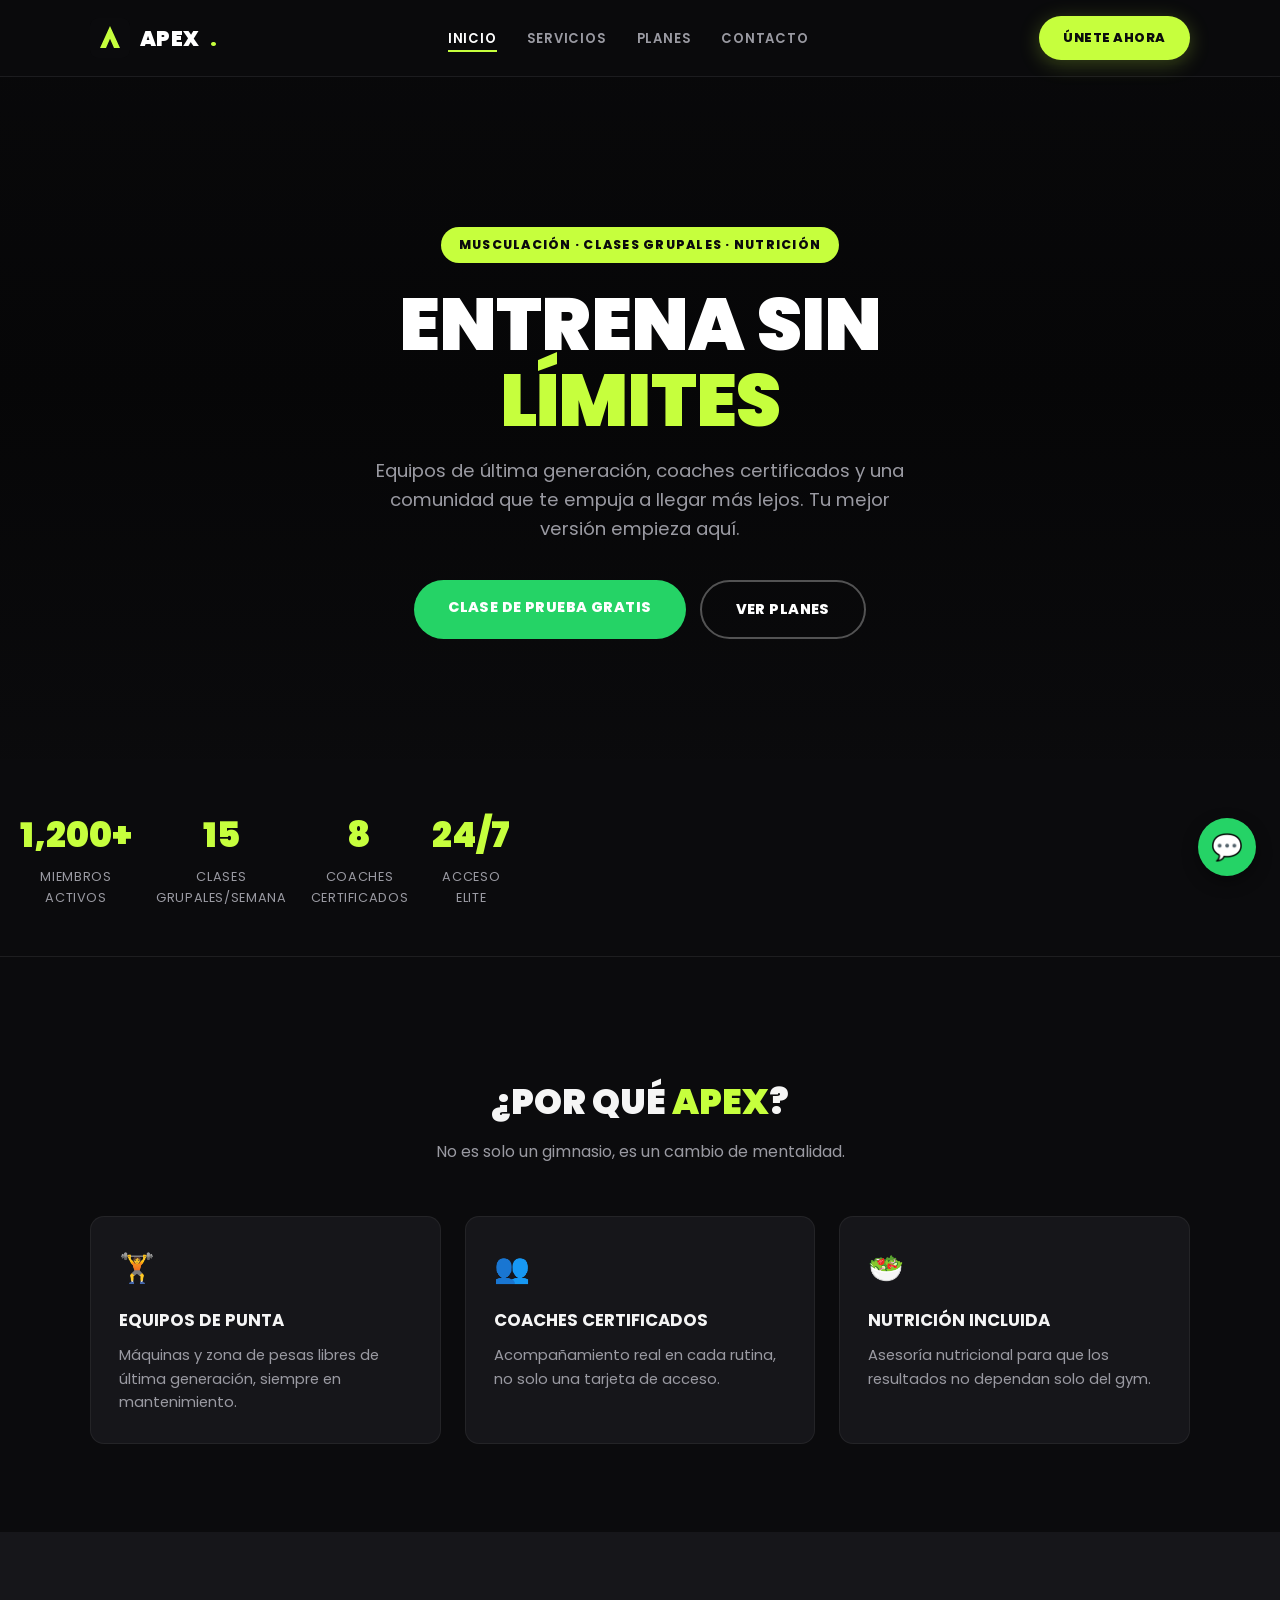
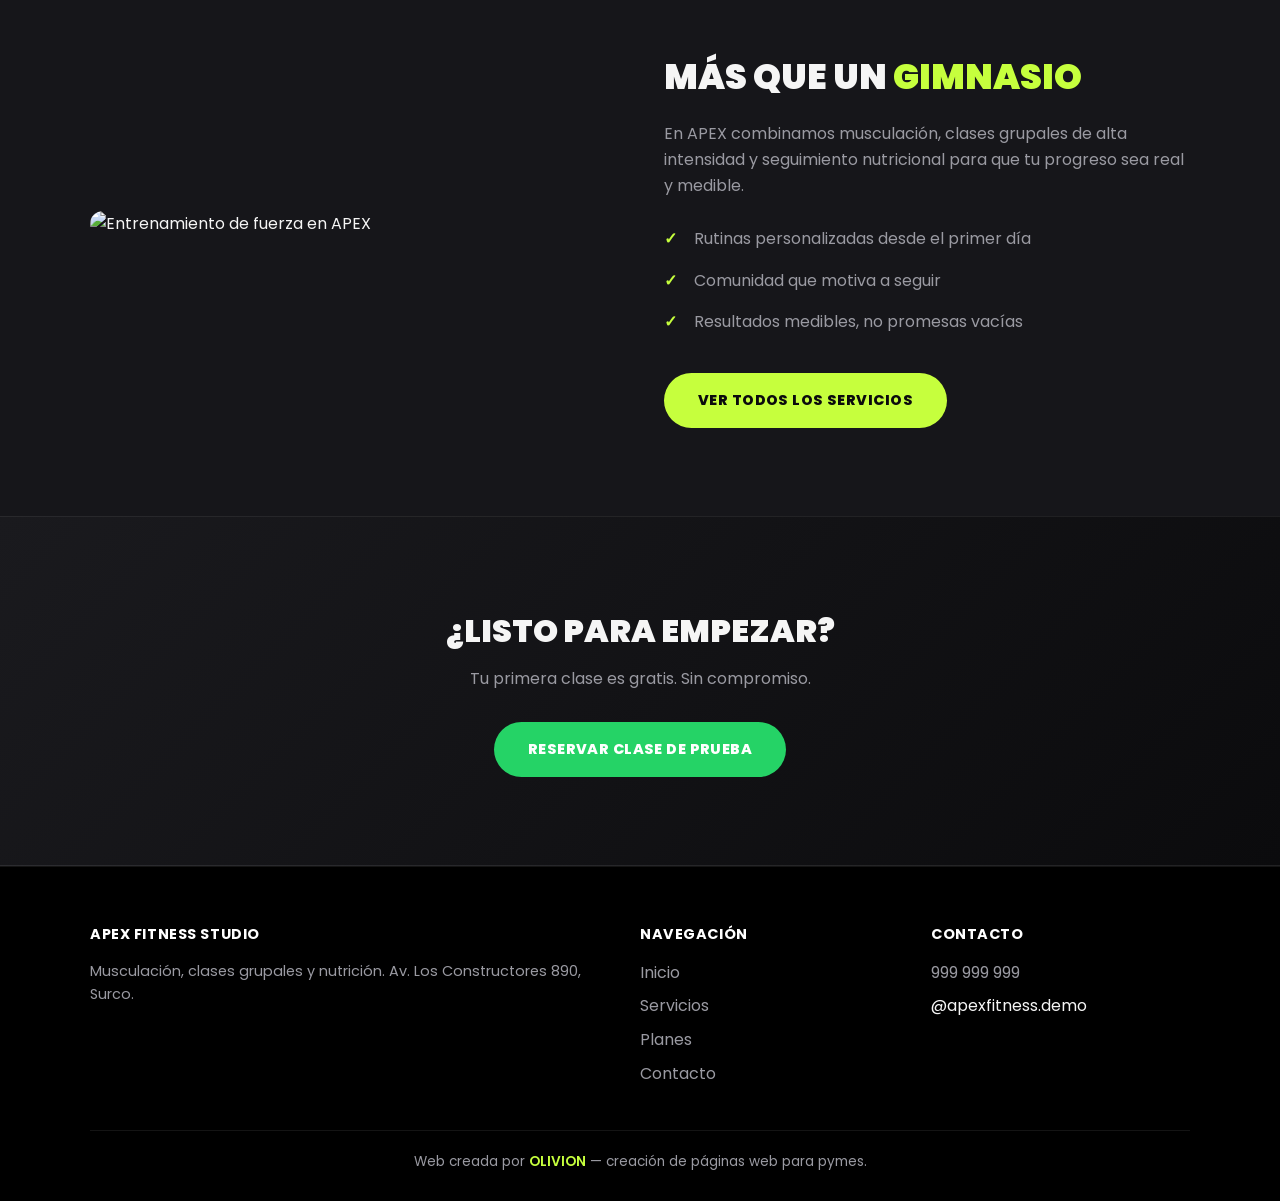
==== index.html @ 90599db2 "Demo APEX Fitness Studio: gimnasio ficticio moderno con hero, servicios, planes y contacto Co-Author" ====
<!DOCTYPE html>
<html lang="es">
<head>
<meta charset="UTF-8">
<meta name="viewport" content="width=device-width, initial-scale=1.0">
<title>APEX Fitness Studio | Entrena sin límites</title>
<meta name="description" content="APEX Fitness Studio: musculación, clases grupales, nutrición y más. Entrena con los mejores equipos y coaches certificados.">
<meta property="og:title" content="APEX Fitness Studio">
<meta property="og:description" content="Entrena sin límites. Musculación, clases grupales, nutrición y coaching personalizado.">
<meta property="og:type" content="website">
<link rel="icon" href="data:image/svg+xml,<svg xmlns=%22http://www.w3.org/2000/svg%22 viewBox=%220 0 100 100%22><text y=%22.9em%22 font-size=%2290%22>💪</text></svg>">
<link rel="stylesheet" href="css/style.css">
</head>
<body>

<header class="site-header">
  <nav class="nav">
    <a href="index.html" class="logo"><img src="img/logo-apex.svg" alt="APEX" style="height:40px;width:40px;border-radius:8px;"> APEX<span>.</span></a>
    <ul class="nav-links">
      <li><a href="index.html" aria-current="page">Inicio</a></li>
      <li><a href="servicios.html">Servicios</a></li>
      <li><a href="planes.html">Planes</a></li>
      <li><a href="contacto.html">Contacto</a></li>
    </ul>
    <a href="https://wa.me/51999999999" class="nav-cta" target="_blank" rel="noopener">Únete ahora</a>
    <button class="nav-toggle" aria-label="Abrir menú">☰</button>
  </nav>
</header>

<section class="hero">
  <div class="container">
    <span class="eyebrow">Musculación · Clases grupales · Nutrición</span>
    <h1>Entrena sin<br><span>límites</span></h1>
    <p>Equipos de última generación, coaches certificados y una comunidad que te empuja a llegar más lejos. Tu mejor versión empieza aquí.</p>
    <div class="hero-actions">
      <a href="https://wa.me/51999999999?text=Hola%2C%20quiero%20una%20clase%20de%20prueba" class="btn btn-whatsapp" target="_blank" rel="noopener">Clase de prueba gratis</a>
      <a href="planes.html" class="btn btn-outline">Ver planes</a>
    </div>
  </div>
</section>

<div class="stats">
  <div class="container" style="display:grid;grid-template-columns:repeat(4,1fr);gap:24px;">
    <div><div class="num">1,200+</div><div class="label">Miembros activos</div></div>
    <div><div class="num">15</div><div class="label">Clases grupales/semana</div></div>
    <div><div class="num">8</div><div class="label">Coaches certificados</div></div>
    <div><div class="num">24/7</div><div class="label">Acceso Elite</div></div>
  </div>
</div>

<section>
  <div class="container">
    <h2 class="section-title reveal">¿Por qué <span>APEX</span>?</h2>
    <p class="section-subtitle reveal">No es solo un gimnasio, es un cambio de mentalidad.</p>
    <div class="grid-3">
      <div class="card reveal">
        <div class="icon">🏋️</div>
        <h3>Equipos de punta</h3>
        <p>Máquinas y zona de pesas libres de última generación, siempre en mantenimiento.</p>
      </div>
      <div class="card reveal">
        <div class="icon">👥</div>
        <h3>Coaches certificados</h3>
        <p>Acompañamiento real en cada rutina, no solo una tarjeta de acceso.</p>
      </div>
      <div class="card reveal">
        <div class="icon">🥗</div>
        <h3>Nutrición incluida</h3>
        <p>Asesoría nutricional para que los resultados no dependan solo del gym.</p>
      </div>
    </div>
  </div>
</section>

<section style="background:var(--color-surface);">
  <div class="container two-col">
    <div class="reveal">
      <img src="https://upload.wikimedia.org/wikipedia/commons/thumb/7/75/Woman_lifting_dumbbells_in_a_modern_gym_during_a_workout_session_focused_on_strength_training_and_fitness.jpg/960px-Woman_lifting_dumbbells_in_a_modern_gym_during_a_workout_session_focused_on_strength_training_and_fitness.jpg" alt="Entrenamiento de fuerza en APEX">
    </div>
    <div class="reveal">
      <h2 class="section-title" style="text-align:left">Más que un <span>gimnasio</span></h2>
      <p style="color:var(--color-muted);">En APEX combinamos musculación, clases grupales de alta intensidad y seguimiento nutricional para que tu progreso sea real y medible.</p>
      <ul class="value-list">
        <li>Rutinas personalizadas desde el primer día</li>
        <li>Comunidad que motiva a seguir</li>
        <li>Resultados medibles, no promesas vacías</li>
      </ul>
      <a href="servicios.html" class="btn btn-primary" style="margin-top:10px;">Ver todos los servicios</a>
    </div>
  </div>
</section>

<section class="cta-band">
  <div class="container reveal">
    <h2>¿Listo para empezar?</h2>
    <p>Tu primera clase es gratis. Sin compromiso.</p>
    <a href="https://wa.me/51999999999?text=Hola%2C%20quiero%20mi%20clase%20de%20prueba%20gratis" class="btn btn-whatsapp" target="_blank" rel="noopener">Reservar clase de prueba</a>
  </div>
</section>

<footer class="site-footer">
  <div class="container">
    <div class="footer-grid">
      <div>
        <h4>APEX Fitness Studio</h4>
        <p>Musculación, clases grupales y nutrición. Av. Los Constructores 890, Surco.</p>
      </div>
      <div>
        <h4>Navegación</h4>
        <ul>
          <li><a href="index.html">Inicio</a></li>
          <li><a href="servicios.html">Servicios</a></li>
          <li><a href="planes.html">Planes</a></li>
          <li><a href="contacto.html">Contacto</a></li>
        </ul>
      </div>
      <div>
        <h4>Contacto</h4>
        <ul>
          <li><a href="https://wa.me/51999999999" target="_blank" rel="noopener">999 999 999</a></li>
          <li>@apexfitness.demo</li>
        </ul>
      </div>
    </div>
    <div class="footer-bottom">
      Web creada por <a href="https://wa.me/51999999999" target="_blank" rel="noopener">OLIVION</a> — creación de páginas web para pymes.
    </div>
  </div>
</footer>

<a href="https://wa.me/51999999999" class="wa-float" target="_blank" rel="noopener" aria-label="Escribir por WhatsApp">💬</a>

<script src="js/script.js"></script>
</body>
</html>
---- css/style.css ----
@import url('https://fonts.googleapis.com/css2?family=Poppins:wght@400;500;600;700;800;900&display=swap');

:root {
  --color-bg: #0B0B0D;
  --color-surface: #16161A;
  --color-accent: #C6FF3D;
  --color-accent-dark: #A3D62E;
  --color-text: #F5F5F5;
  --color-muted: #9A9AA2;
  --radius: 14px;
  --max-width: 1140px;
  --font: 'Poppins', sans-serif;
  --ease: cubic-bezier(.4,0,.2,1);
}

* { box-sizing: border-box; }
html { scroll-behavior: smooth; }

body {
  margin: 0;
  font-family: var(--font);
  color: var(--color-text);
  background: var(--color-bg);
  line-height: 1.6;
}

img { max-width: 100%; display: block; }
a { color: inherit; }

.container {
  max-width: var(--max-width);
  margin: 0 auto;
  padding: 0 20px;
}

.reveal { opacity: 0; transform: translateY(24px); transition: opacity .7s var(--ease), transform .7s var(--ease); }
.reveal.is-visible { opacity: 1; transform: translateY(0); }

/* Header */
.site-header {
  position: sticky;
  top: 0;
  z-index: 100;
  background: rgba(11,11,13,.9);
  backdrop-filter: blur(8px);
  border-bottom: 1px solid rgba(255,255,255,.08);
  transition: box-shadow .3s var(--ease);
}
.site-header.scrolled { box-shadow: 0 4px 24px rgba(0,0,0,.5); }

.nav {
  display: flex;
  align-items: center;
  gap: 20px;
  padding: 16px 20px;
  max-width: var(--max-width);
  margin: 0 auto;
}

.logo {
  display: flex;
  align-items: center;
  gap: 10px;
  font-size: 1.3rem;
  font-weight: 900;
  letter-spacing: .02em;
  color: #fff;
  text-decoration: none;
  flex-shrink: 0;
  text-transform: uppercase;
}
.logo span { color: var(--color-accent); }

.nav-links {
  display: flex;
  gap: 30px;
  list-style: none;
  margin: 0 auto;
  padding: 0;
  flex: 1;
  justify-content: center;
}

.nav-links a {
  text-decoration: none;
  font-weight: 600;
  font-size: .82rem;
  letter-spacing: .06em;
  text-transform: uppercase;
  color: var(--color-muted);
  position: relative;
  padding-bottom: 4px;
  transition: color .2s var(--ease);
}
.nav-links a::after {
  content: '';
  position: absolute;
  left: 0; bottom: 0;
  width: 0;
  height: 2px;
  background: var(--color-accent);
  transition: width .25s var(--ease);
}
.nav-links a:hover { color: #fff; }
.nav-links a:hover::after,
.nav-links a[aria-current="page"]::after { width: 100%; }
.nav-links a[aria-current="page"] { color: #fff; }

.nav-cta {
  background: var(--color-accent);
  color: #0B0B0D !important;
  padding: 12px 24px;
  border-radius: 30px;
  font-weight: 800;
  font-size: .8rem;
  letter-spacing: .04em;
  text-transform: uppercase;
  text-decoration: none;
  white-space: nowrap;
  transition: background .2s var(--ease), transform .2s var(--ease), box-shadow .2s var(--ease);
  box-shadow: 0 4px 20px rgba(198,255,61,.25);
}
.nav-cta:hover { background: #fff; transform: translateY(-2px); }

.nav-toggle {
  display: none;
  background: none;
  border: none;
  font-size: 1.6rem;
  color: #fff;
  cursor: pointer;
}

@media (max-width: 780px) {
  .nav-links {
    display: none;
    position: absolute;
    top: 100%;
    left: 0;
    right: 0;
    background: var(--color-bg);
    flex-direction: column;
    padding: 20px;
    gap: 18px;
    border-bottom: 1px solid rgba(255,255,255,.08);
  }
  .nav-links.open { display: flex; }
  .nav-toggle { display: block; }
}

/* Hero */
.hero {
  position: relative;
  color: #fff;
  padding: 150px 20px 120px;
  text-align: center;
  overflow: hidden;
  background: #000 url('https://upload.wikimedia.org/wikipedia/commons/thumb/1/14/Several_athletes_and_coaches_gather_in_a_gym_for_a_weightlifting_competition.jpg/1280px-Several_athletes_and_coaches_gather_in_a_gym_for_a_weightlifting_competition.jpg') center 30%/cover no-repeat;
}
.hero::before {
  content: '';
  position: absolute;
  inset: 0;
  background: linear-gradient(180deg, rgba(11,11,13,.75) 0%, rgba(11,11,13,.55) 45%, rgba(11,11,13,.95) 100%);
}
.hero .container { position: relative; z-index: 1; }

.hero .eyebrow {
  display: inline-block;
  background: var(--color-accent);
  color: #0B0B0D;
  font-weight: 800;
  font-size: .78rem;
  letter-spacing: .1em;
  text-transform: uppercase;
  padding: 8px 18px;
  border-radius: 30px;
  margin-bottom: 24px;
  animation: dropIn .6s var(--ease) both;
}

.hero h1 {
  font-weight: 900;
  font-size: clamp(2.6rem, 7vw, 4.6rem);
  line-height: 1.02;
  letter-spacing: -.01em;
  margin: 0 0 18px;
  text-transform: uppercase;
  animation: dropIn .7s .1s var(--ease) both;
}
.hero h1 span { color: var(--color-accent); }

.hero p {
  font-size: 1.15rem;
  max-width: 560px;
  margin: 0 auto 36px;
  color: var(--color-muted);
  animation: dropIn .7s .2s var(--ease) both;
}

.hero-actions { display: flex; gap: 14px; justify-content: center; flex-wrap: wrap; animation: dropIn .7s .3s var(--ease) both; }

@keyframes dropIn {
  from { opacity: 0; transform: translateY(18px); }
  to { opacity: 1; transform: translateY(0); }
}

.btn {
  display: inline-block;
  padding: 16px 34px;
  border-radius: 30px;
  font-weight: 800;
  font-size: .9rem;
  letter-spacing: .03em;
  text-transform: uppercase;
  text-decoration: none;
  transition: transform .2s var(--ease), background .2s var(--ease), box-shadow .2s var(--ease);
}
.btn:hover { transform: translateY(-3px); }

.btn-primary { background: var(--color-accent); color: #0B0B0D; }
.btn-primary:hover { background: #fff; box-shadow: 0 10px 24px rgba(198,255,61,.3); }

.btn-outline { border: 2px solid rgba(255,255,255,.3); color: #fff; }
.btn-outline:hover { border-color: #fff; background: rgba(255,255,255,.08); }

.btn-whatsapp { background: #25D366; color: #fff; }
.btn-whatsapp:hover { box-shadow: 0 10px 24px rgba(37,211,102,.35); }

/* Stats */
.stats {
  display: grid;
  grid-template-columns: repeat(4, 1fr);
  gap: 24px;
  text-align: center;
  padding: 48px 0;
  border-bottom: 1px solid rgba(255,255,255,.08);
}
@media (max-width: 780px) { .stats { grid-template-columns: repeat(2, 1fr); } }
.stats .num { font-size: 2.2rem; font-weight: 900; color: var(--color-accent); }
.stats .label { font-size: .8rem; color: var(--color-muted); text-transform: uppercase; letter-spacing: .05em; margin-top: 4px; }

/* Sections */
section { padding: 88px 0; }

.section-title {
  text-align: center;
  font-weight: 900;
  font-size: 2.2rem;
  text-transform: uppercase;
  margin-bottom: 8px;
}
.section-title span { color: var(--color-accent); }

.section-subtitle {
  text-align: center;
  color: var(--color-muted);
  max-width: 560px;
  margin: 0 auto 52px;
}

.grid-3 { display: grid; grid-template-columns: repeat(3, 1fr); gap: 24px; }
.grid-4 { display: grid; grid-template-columns: repeat(4, 1fr); gap: 20px; }
@media (max-width: 780px) { .grid-3, .grid-4 { grid-template-columns: 1fr; } }

.card {
  background: var(--color-surface);
  border-radius: var(--radius);
  padding: 28px;
  border: 1px solid rgba(255,255,255,.06);
  transition: transform .3s var(--ease), border-color .3s var(--ease);
}
.card:hover { transform: translateY(-6px); border-color: var(--color-accent); }
.card .icon { font-size: 1.8rem; margin-bottom: 16px; }
.card h3 { margin: 0 0 10px; font-weight: 700; text-transform: uppercase; font-size: 1.05rem; }
.card p { color: var(--color-muted); font-size: .92rem; margin: 0; }

.service-card {
  background: var(--color-surface);
  border-radius: var(--radius);
  overflow: hidden;
  border: 1px solid rgba(255,255,255,.06);
  transition: transform .3s var(--ease), border-color .3s var(--ease);
}
.service-card:hover { transform: translateY(-6px); border-color: var(--color-accent); }
.service-card img { height: 220px; object-fit: cover; width: 100%; transition: transform .4s var(--ease); }
.service-card:hover img { transform: scale(1.06); }
.service-card .body { padding: 22px; }
.service-card h3 { margin: 0 0 8px; font-weight: 800; text-transform: uppercase; }
.service-card p { color: var(--color-muted); font-size: .9rem; margin: 0; }

/* Pricing */
.price-card {
  background: var(--color-surface);
  border-radius: var(--radius);
  padding: 36px 28px;
  text-align: center;
  border: 1px solid rgba(255,255,255,.08);
  transition: transform .3s var(--ease), border-color .3s var(--ease);
  position: relative;
}
.price-card:hover { transform: translateY(-6px); }
.price-card.featured { border-color: var(--color-accent); background: linear-gradient(180deg, rgba(198,255,61,.08), var(--color-surface)); }
.price-card .badge {
  position: absolute; top: -14px; left: 50%; transform: translateX(-50%);
  background: var(--color-accent); color: #0B0B0D; font-size: .7rem; font-weight: 800;
  padding: 6px 16px; border-radius: 20px; text-transform: uppercase; letter-spacing: .05em;
}
.price-card h3 { text-transform: uppercase; font-weight: 800; margin: 0 0 16px; font-size: 1.1rem; }
.price-card .amount { font-size: 2.6rem; font-weight: 900; color: var(--color-accent); }
.price-card .amount span { font-size: 1rem; color: var(--color-muted); font-weight: 500; }
.price-card ul { list-style: none; padding: 0; margin: 24px 0; text-align: left; }
.price-card li { padding: 8px 0; color: var(--color-muted); font-size: .9rem; border-bottom: 1px solid rgba(255,255,255,.06); }
.price-card li::before { content: '✓ '; color: var(--color-accent); font-weight: 700; }

.cta-band {
  background: linear-gradient(135deg, #1A1A1E, #0B0B0D);
  text-align: center;
  border-top: 1px solid rgba(255,255,255,.08);
  border-bottom: 1px solid rgba(255,255,255,.08);
}
.cta-band h2 { font-weight: 900; font-size: 2rem; text-transform: uppercase; margin: 0 0 10px; }
.cta-band p { color: var(--color-muted); margin: 0 0 30px; }

.page-hero {
  background: linear-gradient(135deg, #1A1A1E, #0B0B0D);
  padding: 80px 20px;
  text-align: center;
  border-bottom: 1px solid rgba(255,255,255,.08);
}
.page-hero h1 { font-weight: 900; text-transform: uppercase; margin: 0 0 10px; font-size: 2.4rem; }
.page-hero p { color: var(--color-muted); margin: 0; }

/* Footer */
.site-footer { background: #000; padding: 56px 0 28px; border-top: 1px solid rgba(255,255,255,.08); }
.footer-grid { display: grid; grid-template-columns: 2fr 1fr 1fr; gap: 32px; margin-bottom: 36px; }
@media (max-width: 780px) { .footer-grid { grid-template-columns: 1fr; } }
.site-footer h4 { color: #fff; margin: 0 0 14px; font-weight: 700; text-transform: uppercase; font-size: .9rem; letter-spacing: .04em; }
.site-footer ul { list-style: none; padding: 0; margin: 0; }
.site-footer li { margin-bottom: 8px; }
.site-footer a { color: var(--color-muted); text-decoration: none; transition: color .2s var(--ease); }
.site-footer a:hover { color: var(--color-accent); }
.site-footer p { color: var(--color-muted); font-size: .9rem; }
.footer-bottom { border-top: 1px solid rgba(255,255,255,.08); padding-top: 20px; text-align: center; font-size: .85rem; color: var(--color-muted); }
.footer-bottom a { color: var(--color-accent); text-decoration: none; font-weight: 600; }

.wa-float {
  position: fixed; bottom: 24px; right: 24px;
  background: #25D366; color: #fff;
  width: 58px; height: 58px; border-radius: 50%;
  display: flex; align-items: center; justify-content: center;
  font-size: 1.6rem; text-decoration: none;
  box-shadow: 0 6px 16px rgba(0,0,0,.4); z-index: 200;
  transition: transform .25s var(--ease);
  animation: pulse 2.4s ease-in-out infinite;
}
.wa-float:hover { transform: scale(1.08); }
@keyframes pulse {
  0%, 100% { box-shadow: 0 6px 16px rgba(37,211,102,.35); }
  50% { box-shadow: 0 6px 22px rgba(37,211,102,.65); }
}

.two-col { display: grid; grid-template-columns: 1fr 1fr; gap: 48px; align-items: center; }
@media (max-width: 780px) { .two-col { grid-template-columns: 1fr; } }
.two-col img { border-radius: var(--radius); }
.value-list { list-style: none; padding: 0; margin: 20px 0; }
.value-list li { padding: 8px 0 8px 30px; position: relative; color: var(--color-muted); }
.value-list li::before { content: "✓"; position: absolute; left: 0; color: var(--color-accent); font-weight: bold; }

.contact-grid { display: grid; grid-template-columns: 1fr 1fr; gap: 48px; }
@media (max-width: 780px) { .contact-grid { grid-template-columns: 1fr; } }
.form-group { margin-bottom: 18px; }
.form-group label { display: block; margin-bottom: 6px; font-weight: 600; font-size: .9rem; }
.form-group input, .form-group textarea {
  width: 100%; padding: 12px 14px; border-radius: 8px;
  background: var(--color-surface); border: 1px solid rgba(255,255,255,.12);
  color: #fff; font-family: inherit; font-size: 1rem;
  transition: border-color .2s var(--ease);
}
.form-group input:focus, .form-group textarea:focus { outline: none; border-color: var(--color-accent); }
.form-group textarea { resize: vertical; min-height: 120px; }
.form-note { font-size: .82rem; color: var(--color-muted); margin-top: 10px; }
.contact-info-item { display: flex; gap: 14px; margin-bottom: 22px; }
.contact-info-item .icon {
  width: 44px; height: 44px; flex-shrink: 0; border-radius: 50%;
  background: rgba(198,255,61,.1); color: var(--color-accent);
  display: flex; align-items: center; justify-content: center; font-size: 1.2rem;
}
.contact-info-item h4 { margin: 0 0 4px; text-transform: uppercase; font-size: .85rem; letter-spacing: .04em; }
.contact-info-item p, .contact-info-item a { margin: 0; color: var(--color-muted); text-decoration: none; }
.map-embed { border-radius: var(--radius); overflow: hidden; border: 0; width: 100%; height: 260px; margin-top: 24px; filter: grayscale(1) invert(.92) contrast(.9); }
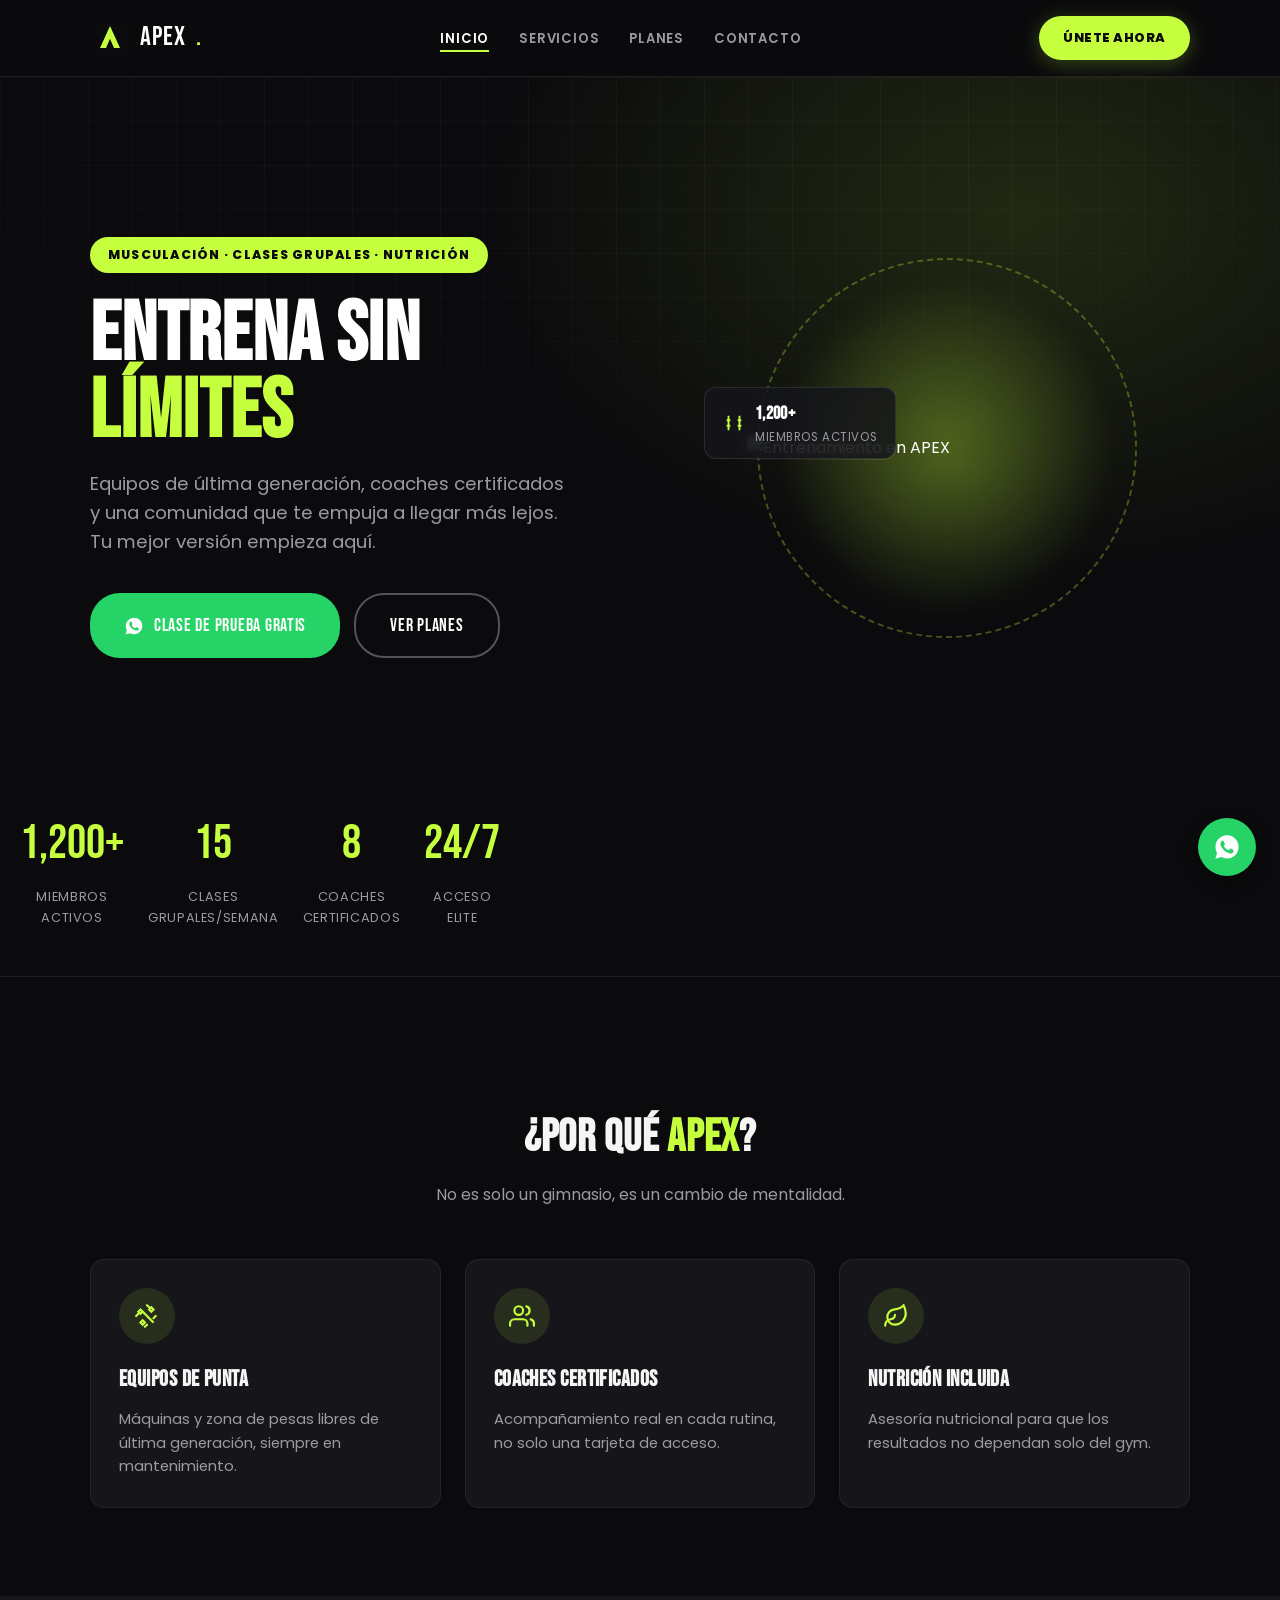
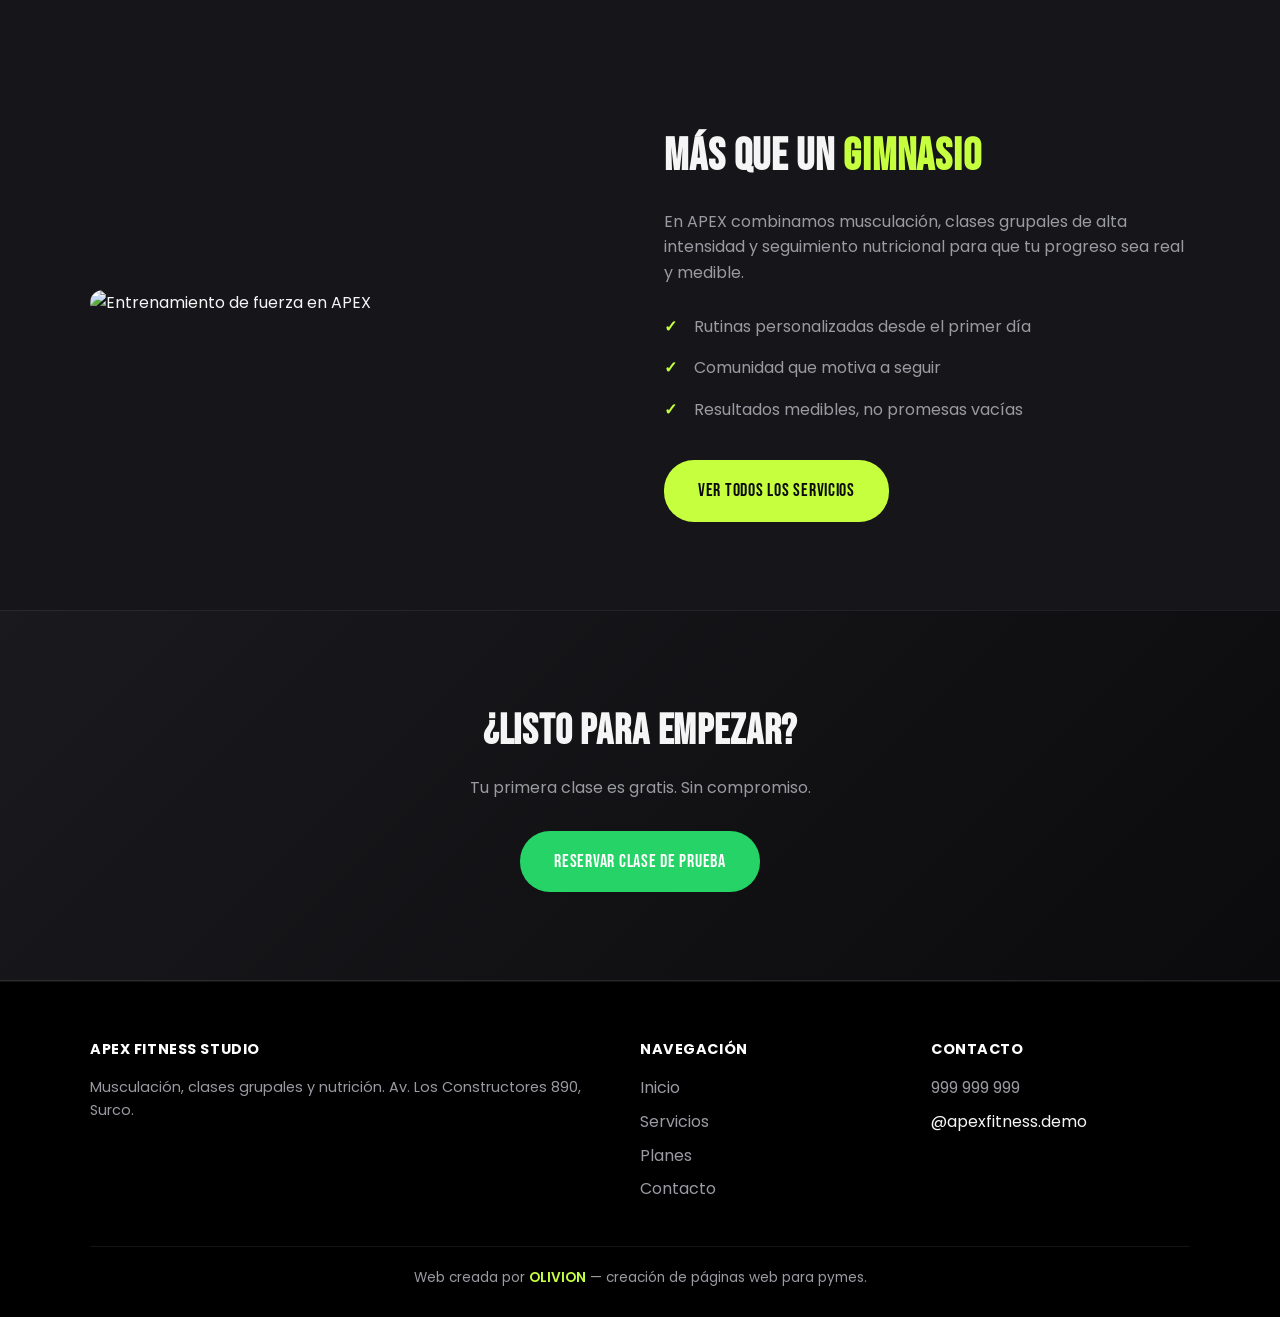
==== commit 7ce80017: "Rediseno APEX: tipografia Bebas Neue, iconos SVG (sin emojis), hero en capas con movimiento, WhatsAp" ====
--- a/index.html
+++ b/index.html
@@ -8,7 +8,7 @@
 <meta property="og:title" content="APEX Fitness Studio">
 <meta property="og:description" content="Entrena sin límites. Musculación, clases grupales, nutrición y coaching personalizado.">
 <meta property="og:type" content="website">
-<link rel="icon" href="data:image/svg+xml,<svg xmlns=%22http://www.w3.org/2000/svg%22 viewBox=%220 0 100 100%22><text y=%22.9em%22 font-size=%2290%22>💪</text></svg>">
+<link rel="icon" href="img/logo-apex.svg">
 <link rel="stylesheet" href="css/style.css">
 </head>
 <body>
@@ -29,12 +29,29 @@
 
 <section class="hero">
   <div class="container">
-    <span class="eyebrow">Musculación · Clases grupales · Nutrición</span>
-    <h1>Entrena sin<br><span>límites</span></h1>
-    <p>Equipos de última generación, coaches certificados y una comunidad que te empuja a llegar más lejos. Tu mejor versión empieza aquí.</p>
-    <div class="hero-actions">
-      <a href="https://wa.me/51999999999?text=Hola%2C%20quiero%20una%20clase%20de%20prueba" class="btn btn-whatsapp" target="_blank" rel="noopener">Clase de prueba gratis</a>
-      <a href="planes.html" class="btn btn-outline">Ver planes</a>
+    <div>
+      <span class="eyebrow">Musculación · Clases grupales · Nutrición</span>
+      <h1>Entrena sin<br><span>límites</span></h1>
+      <p>Equipos de última generación, coaches certificados y una comunidad que te empuja a llegar más lejos. Tu mejor versión empieza aquí.</p>
+      <div class="hero-actions">
+        <a href="https://wa.me/51999999999?text=Hola%2C%20quiero%20una%20clase%20de%20prueba" class="btn btn-whatsapp" target="_blank" rel="noopener">
+          <svg viewBox="0 0 24 24" fill="currentColor"><path d="M12.04 2C6.58 2 2.13 6.45 2.13 11.91c0 1.75.46 3.45 1.32 4.95L2.05 22l5.25-1.38c1.45.79 3.08 1.21 4.74 1.21h.01c5.46 0 9.91-4.45 9.91-9.91 0-2.65-1.03-5.14-2.9-7.01A9.86 9.86 0 0012.04 2zm5.79 14.11c-.24.68-1.4 1.3-1.93 1.38-.5.08-1.12.11-1.81-.11-.42-.13-.95-.31-1.64-.6-2.88-1.24-4.76-4.14-4.9-4.33-.14-.19-1.17-1.56-1.17-2.98s.73-2.11 1-2.4c.24-.27.55-.35.73-.35h.53c.17 0 .4-.03.62.48.24.58.81 2 .88 2.15.07.15.11.32.02.51-.09.19-.14.31-.28.48-.14.16-.29.36-.42.48-.14.13-.28.28-.12.55.16.27.71 1.17 1.52 1.89 1.05.93 1.93 1.22 2.2 1.36.27.13.43.11.59-.07.16-.18.68-.79.86-1.06.18-.27.36-.22.61-.13.24.09 1.55.73 1.82.87.27.13.44.19.51.31.07.11.07.66-.17 1.34z"/></svg>
+          Clase de prueba gratis
+        </a>
+        <a href="planes.html" class="btn btn-outline">Ver planes</a>
+      </div>
+    </div>
+    <div class="hero-visual">
+      <div class="glow"></div>
+      <div class="ring"></div>
+      <img src="https://upload.wikimedia.org/wikipedia/commons/thumb/7/75/Woman_lifting_dumbbells_in_a_modern_gym_during_a_workout_session_focused_on_strength_training_and_fitness.jpg/960px-Woman_lifting_dumbbells_in_a_modern_gym_during_a_workout_session_focused_on_strength_training_and_fitness.jpg" alt="Entrenamiento en APEX">
+      <div class="tag">
+        <svg viewBox="0 0 24 24" fill="none" stroke="currentColor" stroke-width="2"><path d="M6 4v16M18 4v16M4 9h4M16 9h4M4 15h4M16 15h4"/></svg>
+        <div>
+          <strong>1,200+</strong>
+          <span>Miembros activos</span>
+        </div>
+      </div>
     </div>
   </div>
 </section>
@@ -54,17 +71,17 @@
     <p class="section-subtitle reveal">No es solo un gimnasio, es un cambio de mentalidad.</p>
     <div class="grid-3">
       <div class="card reveal">
-        <div class="icon">🏋️</div>
+        <div class="icon"><svg viewBox="0 0 24 24" fill="none" stroke="currentColor" stroke-width="2" stroke-linecap="round"><path d="M6.5 6.5 17.5 17.5M4 8l2-2 2 2-2 2-2-2zM16 4l2 2-2 2-2-2 2-2zM8 16l2 2-2 2-2-2 2-2zM20 12l-2 2M12 20l-2 2M2 12l2-2M12 2l2 2"/></svg></div>
         <h3>Equipos de punta</h3>
         <p>Máquinas y zona de pesas libres de última generación, siempre en mantenimiento.</p>
       </div>
       <div class="card reveal">
-        <div class="icon">👥</div>
+        <div class="icon"><svg viewBox="0 0 24 24" fill="none" stroke="currentColor" stroke-width="2" stroke-linecap="round" stroke-linejoin="round"><path d="M17 21v-2a4 4 0 0 0-4-4H5a4 4 0 0 0-4 4v2"/><circle cx="9" cy="7" r="4"/><path d="M23 21v-2a4 4 0 0 0-3-3.87"/><path d="M16 3.13a4 4 0 0 1 0 7.75"/></svg></div>
         <h3>Coaches certificados</h3>
         <p>Acompañamiento real en cada rutina, no solo una tarjeta de acceso.</p>
       </div>
       <div class="card reveal">
-        <div class="icon">🥗</div>
+        <div class="icon"><svg viewBox="0 0 24 24" fill="none" stroke="currentColor" stroke-width="2" stroke-linecap="round" stroke-linejoin="round"><path d="M11 20A7 7 0 0 1 9.8 6.1C15.5 5 17 4.48 19 2c1 2 2 4.18 2 8 0 5.5-4.78 10-10 10Z"/><path d="M2 21c0-3 1.85-5.36 5.08-6C9.5 14.52 11 13.5 11 11"/></svg></div>
         <h3>Nutrición incluida</h3>
         <p>Asesoría nutricional para que los resultados no dependan solo del gym.</p>
       </div>
@@ -128,7 +145,9 @@
   </div>
 </footer>
 
-<a href="https://wa.me/51999999999" class="wa-float" target="_blank" rel="noopener" aria-label="Escribir por WhatsApp">💬</a>
+<a href="https://wa.me/51999999999" class="wa-float" target="_blank" rel="noopener" aria-label="Escribir por WhatsApp">
+<svg viewBox="0 0 24 24" fill="currentColor"><path d="M12.04 2C6.58 2 2.13 6.45 2.13 11.91c0 1.75.46 3.45 1.32 4.95L2.05 22l5.25-1.38c1.45.79 3.08 1.21 4.74 1.21h.01c5.46 0 9.91-4.45 9.91-9.91 0-2.65-1.03-5.14-2.9-7.01A9.86 9.86 0 0012.04 2zm5.79 14.11c-.24.68-1.4 1.3-1.93 1.38-.5.08-1.12.11-1.81-.11-.42-.13-.95-.31-1.64-.6-2.88-1.24-4.76-4.14-4.9-4.33-.14-.19-1.17-1.56-1.17-2.98s.73-2.11 1-2.4c.24-.27.55-.35.73-.35h.53c.17 0 .4-.03.62.48.24.58.81 2 .88 2.15.07.15.11.32.02.51-.09.19-.14.31-.28.48-.14.16-.29.36-.42.48-.14.13-.28.28-.12.55.16.27.71 1.17 1.52 1.89 1.05.93 1.93 1.22 2.2 1.36.27.13.43.11.59-.07.16-.18.68-.79.86-1.06.18-.27.36-.22.61-.13.24.09 1.55.73 1.82.87.27.13.44.19.51.31.07.11.07.66-.17 1.34z"/></svg>
+</a>
 
 <script src="js/script.js"></script>
 </body>
--- a/css/style.css
+++ b/css/style.css
@@ -1,4 +1,4 @@
-@import url('https://fonts.googleapis.com/css2?family=Poppins:wght@400;500;600;700;800;900&display=swap');
+@import url('https://fonts.googleapis.com/css2?family=Poppins:wght@400;500;600;700;800;900&family=Bebas+Neue&display=swap');
 
 :root {
   --color-bg: #0B0B0D;
@@ -10,6 +10,7 @@
   --radius: 14px;
   --max-width: 1140px;
   --font: 'Poppins', sans-serif;
+  --font-display: 'Bebas Neue', 'Poppins', sans-serif;
   --ease: cubic-bezier(.4,0,.2,1);
 }
 
@@ -61,9 +62,9 @@
   display: flex;
   align-items: center;
   gap: 10px;
-  font-size: 1.3rem;
-  font-weight: 900;
-  letter-spacing: .02em;
+  font-family: var(--font-display);
+  font-size: 1.7rem;
+  letter-spacing: .04em;
   color: #fff;
   text-decoration: none;
   flex-shrink: 0;
@@ -152,18 +153,35 @@
 .hero {
   position: relative;
   color: #fff;
-  padding: 150px 20px 120px;
-  text-align: center;
+  padding: 160px 20px 100px;
   overflow: hidden;
-  background: #000 url('https://upload.wikimedia.org/wikipedia/commons/thumb/1/14/Several_athletes_and_coaches_gather_in_a_gym_for_a_weightlifting_competition.jpg/1280px-Several_athletes_and_coaches_gather_in_a_gym_for_a_weightlifting_competition.jpg') center 30%/cover no-repeat;
+  background:
+    radial-gradient(ellipse 900px 600px at 80% 20%, rgba(198,255,61,.12), transparent 60%),
+    #0B0B0D;
 }
 .hero::before {
   content: '';
   position: absolute;
   inset: 0;
-  background: linear-gradient(180deg, rgba(11,11,13,.75) 0%, rgba(11,11,13,.55) 45%, rgba(11,11,13,.95) 100%);
-}
-.hero .container { position: relative; z-index: 1; }
+  background-image:
+    linear-gradient(rgba(255,255,255,.03) 1px, transparent 1px),
+    linear-gradient(90deg, rgba(255,255,255,.03) 1px, transparent 1px);
+  background-size: 44px 44px;
+  mask-image: radial-gradient(ellipse 80% 60% at 50% 0%, #000 40%, transparent 100%);
+}
+.hero .container {
+  position: relative;
+  z-index: 1;
+  display: grid;
+  grid-template-columns: 1.1fr .9fr;
+  align-items: center;
+  gap: 20px;
+  text-align: left;
+}
+@media (max-width: 900px) {
+  .hero .container { grid-template-columns: 1fr; text-align: center; }
+  .hero-visual { order: -1; margin-bottom: 20px; }
+}
 
 .hero .eyebrow {
   display: inline-block;
@@ -180,10 +198,10 @@
 }
 
 .hero h1 {
-  font-weight: 900;
-  font-size: clamp(2.6rem, 7vw, 4.6rem);
-  line-height: 1.02;
-  letter-spacing: -.01em;
+  font-family: var(--font-display);
+  font-size: clamp(3.2rem, 6.5vw, 5.6rem);
+  line-height: .92;
+  letter-spacing: .01em;
   margin: 0 0 18px;
   text-transform: uppercase;
   animation: dropIn .7s .1s var(--ease) both;
@@ -192,13 +210,72 @@
 
 .hero p {
   font-size: 1.15rem;
-  max-width: 560px;
-  margin: 0 auto 36px;
+  max-width: 480px;
+  margin: 0 0 36px;
   color: var(--color-muted);
   animation: dropIn .7s .2s var(--ease) both;
 }
 
-.hero-actions { display: flex; gap: 14px; justify-content: center; flex-wrap: wrap; animation: dropIn .7s .3s var(--ease) both; }
+.hero-actions { display: flex; gap: 14px; flex-wrap: wrap; animation: dropIn .7s .3s var(--ease) both; }
+
+/* Hero layered visual */
+.hero-visual {
+  position: relative;
+  display: flex;
+  align-items: center;
+  justify-content: center;
+  animation: dropIn .8s .2s var(--ease) both;
+}
+.hero-visual .glow {
+  position: absolute;
+  width: 340px; height: 340px;
+  background: radial-gradient(circle, rgba(198,255,61,.35), transparent 70%);
+  filter: blur(10px);
+  animation: floatY 6s ease-in-out infinite;
+}
+.hero-visual .ring {
+  position: absolute;
+  width: 380px; height: 380px;
+  border: 2px dashed rgba(198,255,61,.3);
+  border-radius: 50%;
+  animation: spin 40s linear infinite;
+}
+.hero-visual img {
+  position: relative;
+  z-index: 1;
+  width: min(400px, 80vw);
+  -webkit-mask-image: radial-gradient(ellipse 62% 78% at 50% 42%, #000 68%, transparent 100%);
+  mask-image: radial-gradient(ellipse 62% 78% at 50% 42%, #000 68%, transparent 100%);
+  filter: drop-shadow(0 30px 40px rgba(0,0,0,.6)) saturate(1.1) contrast(1.08);
+  animation: floatY 5s ease-in-out infinite;
+}
+.hero-visual .tag {
+  position: absolute;
+  bottom: 6%;
+  left: 0;
+  background: rgba(22,22,26,.9);
+  backdrop-filter: blur(6px);
+  border: 1px solid rgba(255,255,255,.1);
+  border-radius: 12px;
+  padding: 12px 18px;
+  display: flex;
+  align-items: center;
+  gap: 10px;
+  z-index: 2;
+  animation: floatY 5.5s .3s ease-in-out infinite;
+}
+.hero-visual .tag svg { width: 22px; height: 22px; color: var(--color-accent); }
+.hero-visual .tag strong { display: block; font-family: var(--font-display); font-size: 1.1rem; letter-spacing: .02em; }
+.hero-visual .tag span { display: block; font-size: .72rem; color: var(--color-muted); text-transform: uppercase; letter-spacing: .05em; }
+
+@keyframes floatY {
+  0%, 100% { transform: translateY(0); }
+  50% { transform: translateY(-16px); }
+}
+@keyframes spin {
+  from { transform: rotate(0deg); }
+  to { transform: rotate(360deg); }
+}
 
 @keyframes dropIn {
   from { opacity: 0; transform: translateY(18px); }
@@ -206,17 +283,20 @@
 }
 
 .btn {
-  display: inline-block;
+  display: inline-flex;
+  align-items: center;
+  gap: 10px;
   padding: 16px 34px;
   border-radius: 30px;
-  font-weight: 800;
-  font-size: .9rem;
-  letter-spacing: .03em;
+  font-family: var(--font-display);
+  font-size: 1.15rem;
+  letter-spacing: .04em;
   text-transform: uppercase;
   text-decoration: none;
-  transition: transform .2s var(--ease), background .2s var(--ease), box-shadow .2s var(--ease);
-}
-.btn:hover { transform: translateY(-3px); }
+  transition: transform .25s var(--ease), background .25s var(--ease), box-shadow .25s var(--ease);
+}
+.btn:hover { transform: translateY(-3px) scale(1.02); }
+.btn svg { width: 20px; height: 20px; flex-shrink: 0; }
 
 .btn-primary { background: var(--color-accent); color: #0B0B0D; }
 .btn-primary:hover { background: #fff; box-shadow: 0 10px 24px rgba(198,255,61,.3); }
@@ -237,7 +317,7 @@
   border-bottom: 1px solid rgba(255,255,255,.08);
 }
 @media (max-width: 780px) { .stats { grid-template-columns: repeat(2, 1fr); } }
-.stats .num { font-size: 2.2rem; font-weight: 900; color: var(--color-accent); }
+.stats .num { font-family: var(--font-display); font-size: 3rem; color: var(--color-accent); }
 .stats .label { font-size: .8rem; color: var(--color-muted); text-transform: uppercase; letter-spacing: .05em; margin-top: 4px; }
 
 /* Sections */
@@ -245,8 +325,9 @@
 
 .section-title {
   text-align: center;
-  font-weight: 900;
-  font-size: 2.2rem;
+  font-family: var(--font-display);
+  font-size: 2.8rem;
+  letter-spacing: .02em;
   text-transform: uppercase;
   margin-bottom: 8px;
 }
@@ -270,9 +351,21 @@
   border: 1px solid rgba(255,255,255,.06);
   transition: transform .3s var(--ease), border-color .3s var(--ease);
 }
-.card:hover { transform: translateY(-6px); border-color: var(--color-accent); }
-.card .icon { font-size: 1.8rem; margin-bottom: 16px; }
-.card h3 { margin: 0 0 10px; font-weight: 700; text-transform: uppercase; font-size: 1.05rem; }
+.card:hover { transform: translateY(-8px); border-color: var(--color-accent); box-shadow: 0 16px 40px rgba(0,0,0,.4); }
+.card .icon,
+.icon-circle {
+  width: 56px; height: 56px; border-radius: 50%;
+  background: rgba(198,255,61,.1);
+  display: flex; align-items: center; justify-content: center;
+  margin-bottom: 18px;
+  transition: transform .3s var(--ease), background .3s var(--ease);
+}
+.card:hover .icon,
+.card:hover .icon-circle { transform: scale(1.1) rotate(-6deg); background: var(--color-accent); }
+.card:hover .icon svg,
+.card:hover .icon-circle svg { color: #0B0B0D; }
+.card .icon svg, .icon-circle svg { width: 26px; height: 26px; color: var(--color-accent); transition: color .3s var(--ease); }
+.card h3 { margin: 0 0 10px; font-family: var(--font-display); letter-spacing: .02em; text-transform: uppercase; font-size: 1.4rem; }
 .card p { color: var(--color-muted); font-size: .92rem; margin: 0; }
 
 .service-card {
@@ -286,7 +379,7 @@
 .service-card img { height: 220px; object-fit: cover; width: 100%; transition: transform .4s var(--ease); }
 .service-card:hover img { transform: scale(1.06); }
 .service-card .body { padding: 22px; }
-.service-card h3 { margin: 0 0 8px; font-weight: 800; text-transform: uppercase; }
+.service-card h3 { margin: 0 0 8px; font-family: var(--font-display); letter-spacing: .02em; text-transform: uppercase; font-size: 1.5rem; }
 .service-card p { color: var(--color-muted); font-size: .9rem; margin: 0; }
 
 /* Pricing */
@@ -306,8 +399,8 @@
   background: var(--color-accent); color: #0B0B0D; font-size: .7rem; font-weight: 800;
   padding: 6px 16px; border-radius: 20px; text-transform: uppercase; letter-spacing: .05em;
 }
-.price-card h3 { text-transform: uppercase; font-weight: 800; margin: 0 0 16px; font-size: 1.1rem; }
-.price-card .amount { font-size: 2.6rem; font-weight: 900; color: var(--color-accent); }
+.price-card h3 { font-family: var(--font-display); letter-spacing: .03em; text-transform: uppercase; margin: 0 0 16px; font-size: 1.6rem; }
+.price-card .amount { font-family: var(--font-display); font-size: 3.2rem; color: var(--color-accent); }
 .price-card .amount span { font-size: 1rem; color: var(--color-muted); font-weight: 500; }
 .price-card ul { list-style: none; padding: 0; margin: 24px 0; text-align: left; }
 .price-card li { padding: 8px 0; color: var(--color-muted); font-size: .9rem; border-bottom: 1px solid rgba(255,255,255,.06); }
@@ -319,7 +412,7 @@
   border-top: 1px solid rgba(255,255,255,.08);
   border-bottom: 1px solid rgba(255,255,255,.08);
 }
-.cta-band h2 { font-weight: 900; font-size: 2rem; text-transform: uppercase; margin: 0 0 10px; }
+.cta-band h2 { font-family: var(--font-display); font-size: 2.6rem; letter-spacing: .02em; text-transform: uppercase; margin: 0 0 10px; }
 .cta-band p { color: var(--color-muted); margin: 0 0 30px; }
 
 .page-hero {
@@ -328,7 +421,7 @@
   text-align: center;
   border-bottom: 1px solid rgba(255,255,255,.08);
 }
-.page-hero h1 { font-weight: 900; text-transform: uppercase; margin: 0 0 10px; font-size: 2.4rem; }
+.page-hero h1 { font-family: var(--font-display); text-transform: uppercase; letter-spacing: .02em; margin: 0 0 10px; font-size: 3.2rem; }
 .page-hero p { color: var(--color-muted); margin: 0; }
 
 /* Footer */
@@ -355,6 +448,7 @@
   animation: pulse 2.4s ease-in-out infinite;
 }
 .wa-float:hover { transform: scale(1.08); }
+.wa-float svg { width: 28px; height: 28px; }
 @keyframes pulse {
   0%, 100% { box-shadow: 0 6px 16px rgba(37,211,102,.35); }
   50% { box-shadow: 0 6px 22px rgba(37,211,102,.65); }
@@ -384,8 +478,11 @@
 .contact-info-item .icon {
   width: 44px; height: 44px; flex-shrink: 0; border-radius: 50%;
   background: rgba(198,255,61,.1); color: var(--color-accent);
-  display: flex; align-items: center; justify-content: center; font-size: 1.2rem;
-}
+  display: flex; align-items: center; justify-content: center;
+  transition: transform .25s var(--ease);
+}
+.contact-info-item .icon svg { width: 20px; height: 20px; }
+.contact-info-item:hover .icon { transform: scale(1.1); }
 .contact-info-item h4 { margin: 0 0 4px; text-transform: uppercase; font-size: .85rem; letter-spacing: .04em; }
 .contact-info-item p, .contact-info-item a { margin: 0; color: var(--color-muted); text-decoration: none; }
 .map-embed { border-radius: var(--radius); overflow: hidden; border: 0; width: 100%; height: 260px; margin-top: 24px; filter: grayscale(1) invert(.92) contrast(.9); }
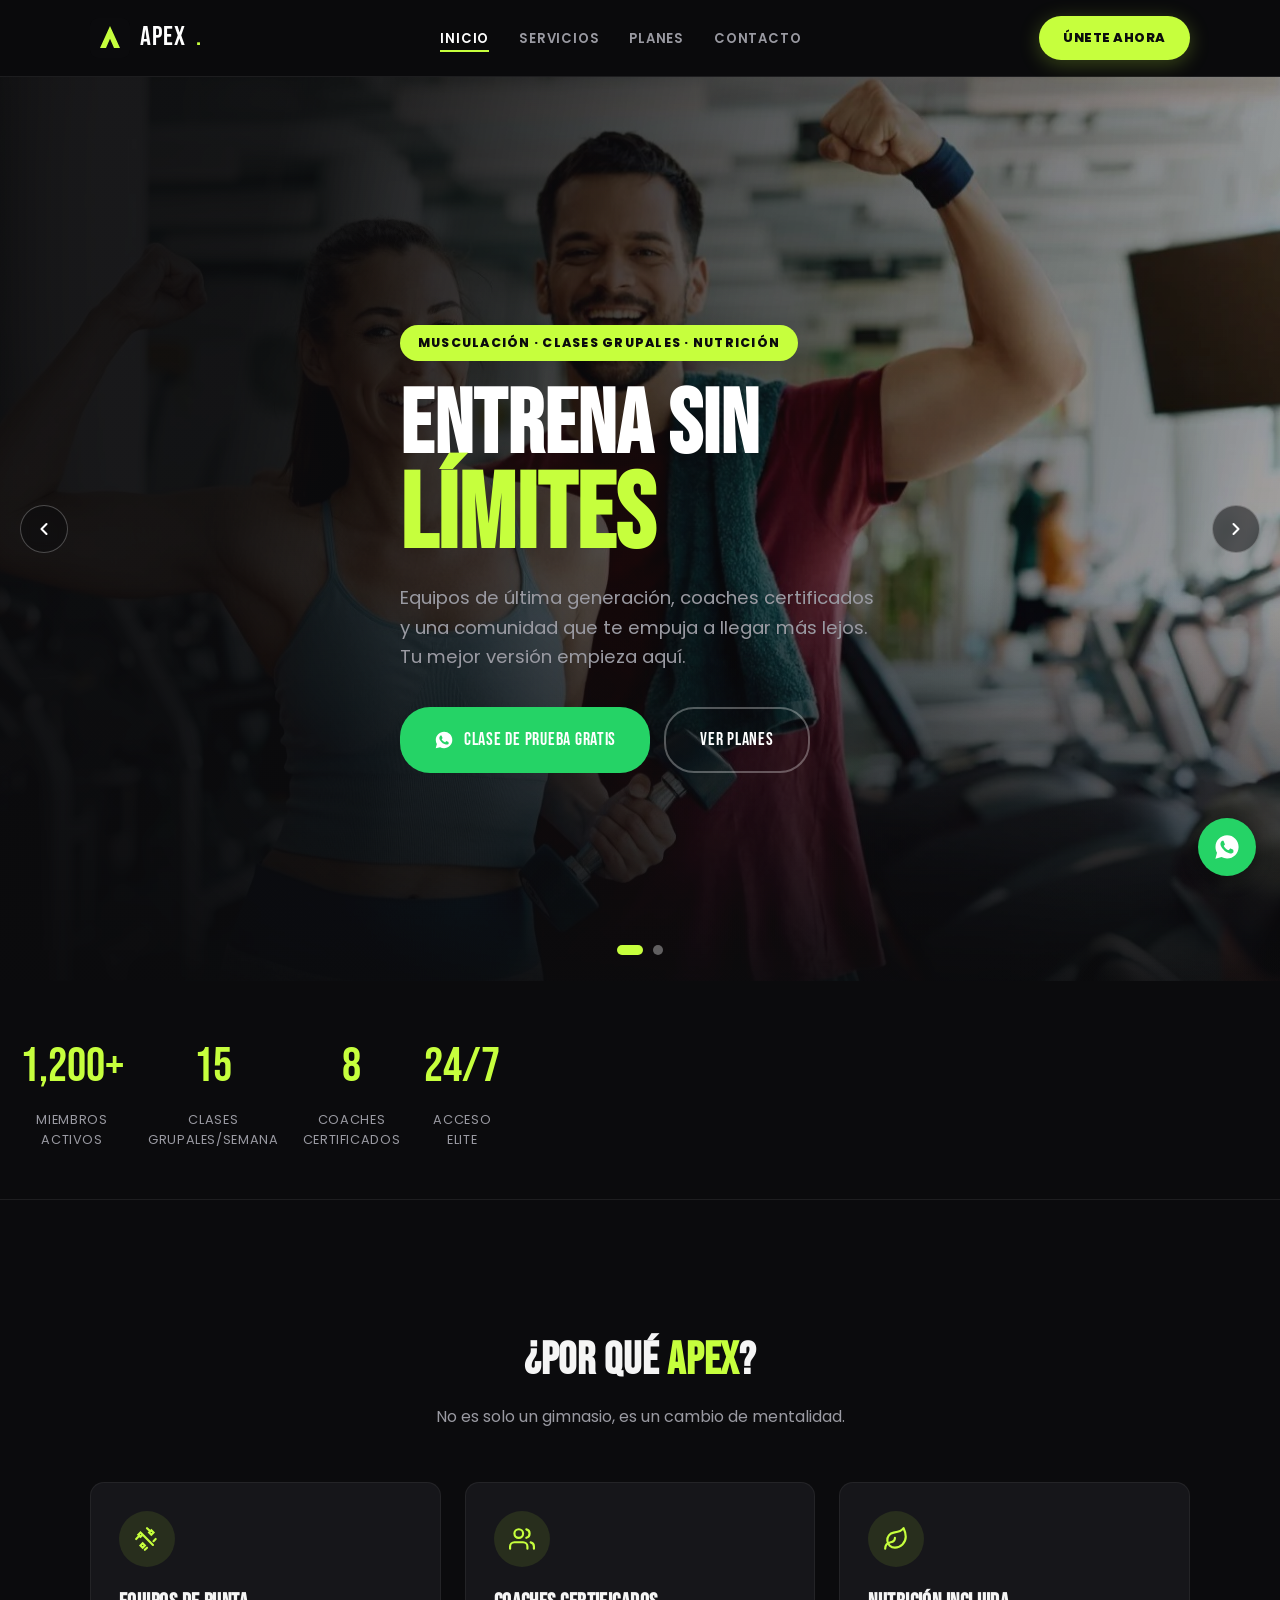
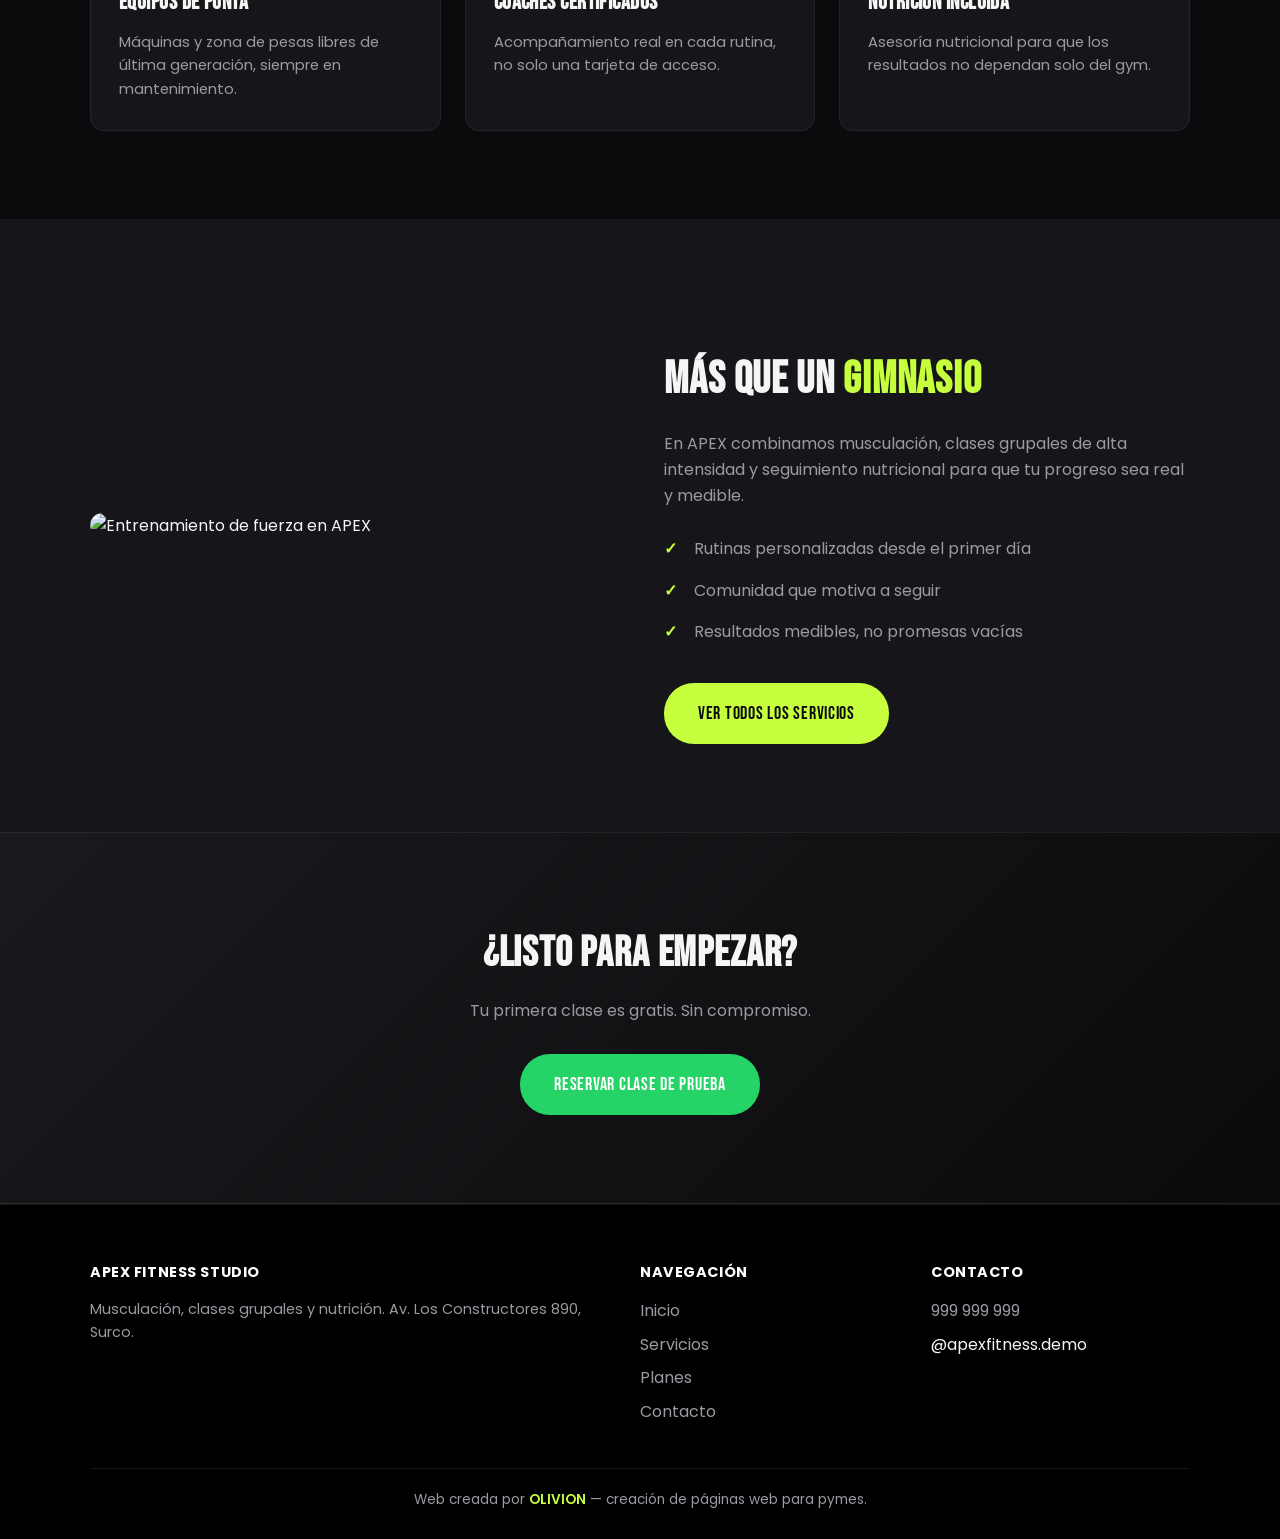
==== commit ab1da951: "Hero convertido en carrusel de fotos reales con autoplay y controles Reemplaza la imagen circular la" ====
--- a/index.html
+++ b/index.html
@@ -28,31 +28,35 @@
 </header>
 
 <section class="hero">
-  <div class="container">
-    <div>
-      <span class="eyebrow">Musculación · Clases grupales · Nutrición</span>
-      <h1>Entrena sin<br><span>límites</span></h1>
-      <p>Equipos de última generación, coaches certificados y una comunidad que te empuja a llegar más lejos. Tu mejor versión empieza aquí.</p>
-      <div class="hero-actions">
-        <a href="https://wa.me/51999999999?text=Hola%2C%20quiero%20una%20clase%20de%20prueba" class="btn btn-whatsapp" target="_blank" rel="noopener">
-          <svg viewBox="0 0 24 24" fill="currentColor"><path d="M12.04 2C6.58 2 2.13 6.45 2.13 11.91c0 1.75.46 3.45 1.32 4.95L2.05 22l5.25-1.38c1.45.79 3.08 1.21 4.74 1.21h.01c5.46 0 9.91-4.45 9.91-9.91 0-2.65-1.03-5.14-2.9-7.01A9.86 9.86 0 0012.04 2zm5.79 14.11c-.24.68-1.4 1.3-1.93 1.38-.5.08-1.12.11-1.81-.11-.42-.13-.95-.31-1.64-.6-2.88-1.24-4.76-4.14-4.9-4.33-.14-.19-1.17-1.56-1.17-2.98s.73-2.11 1-2.4c.24-.27.55-.35.73-.35h.53c.17 0 .4-.03.62.48.24.58.81 2 .88 2.15.07.15.11.32.02.51-.09.19-.14.31-.28.48-.14.16-.29.36-.42.48-.14.13-.28.28-.12.55.16.27.71 1.17 1.52 1.89 1.05.93 1.93 1.22 2.2 1.36.27.13.43.11.59-.07.16-.18.68-.79.86-1.06.18-.27.36-.22.61-.13.24.09 1.55.73 1.82.87.27.13.44.19.51.31.07.11.07.66-.17 1.34z"/></svg>
-          Clase de prueba gratis
-        </a>
-        <a href="planes.html" class="btn btn-outline">Ver planes</a>
-      </div>
+  <div class="hero-slider">
+    <div class="hero-slide is-active" style="background-image:url('img/hero-1.webp')"></div>
+    <div class="hero-slide" style="background-image:url('img/hero-2.jpg')"></div>
+    <div class="hero-overlay"></div>
+  </div>
+
+  <button class="hero-arrow hero-arrow-prev" aria-label="Foto anterior">
+    <svg viewBox="0 0 24 24" fill="none" stroke="currentColor" stroke-width="2.5" stroke-linecap="round" stroke-linejoin="round"><path d="M15 18l-6-6 6-6"/></svg>
+  </button>
+  <button class="hero-arrow hero-arrow-next" aria-label="Foto siguiente">
+    <svg viewBox="0 0 24 24" fill="none" stroke="currentColor" stroke-width="2.5" stroke-linecap="round" stroke-linejoin="round"><path d="M9 18l6-6-6-6"/></svg>
+  </button>
+
+  <div class="container hero-content">
+    <span class="eyebrow">Musculación · Clases grupales · Nutrición</span>
+    <h1>Entrena sin<br><span>límites</span></h1>
+    <p>Equipos de última generación, coaches certificados y una comunidad que te empuja a llegar más lejos. Tu mejor versión empieza aquí.</p>
+    <div class="hero-actions">
+      <a href="https://wa.me/51999999999?text=Hola%2C%20quiero%20una%20clase%20de%20prueba" class="btn btn-whatsapp" target="_blank" rel="noopener">
+        <svg viewBox="0 0 24 24" fill="currentColor"><path d="M12.04 2C6.58 2 2.13 6.45 2.13 11.91c0 1.75.46 3.45 1.32 4.95L2.05 22l5.25-1.38c1.45.79 3.08 1.21 4.74 1.21h.01c5.46 0 9.91-4.45 9.91-9.91 0-2.65-1.03-5.14-2.9-7.01A9.86 9.86 0 0012.04 2zm5.79 14.11c-.24.68-1.4 1.3-1.93 1.38-.5.08-1.12.11-1.81-.11-.42-.13-.95-.31-1.64-.6-2.88-1.24-4.76-4.14-4.9-4.33-.14-.19-1.17-1.56-1.17-2.98s.73-2.11 1-2.4c.24-.27.55-.35.73-.35h.53c.17 0 .4-.03.62.48.24.58.81 2 .88 2.15.07.15.11.32.02.51-.09.19-.14.31-.28.48-.14.16-.29.36-.42.48-.14.13-.28.28-.12.55.16.27.71 1.17 1.52 1.89 1.05.93 1.93 1.22 2.2 1.36.27.13.43.11.59-.07.16-.18.68-.79.86-1.06.18-.27.36-.22.61-.13.24.09 1.55.73 1.82.87.27.13.44.19.51.31.07.11.07.66-.17 1.34z"/></svg>
+        Clase de prueba gratis
+      </a>
+      <a href="planes.html" class="btn btn-outline">Ver planes</a>
     </div>
-    <div class="hero-visual">
-      <div class="glow"></div>
-      <div class="ring"></div>
-      <img src="https://upload.wikimedia.org/wikipedia/commons/thumb/7/75/Woman_lifting_dumbbells_in_a_modern_gym_during_a_workout_session_focused_on_strength_training_and_fitness.jpg/960px-Woman_lifting_dumbbells_in_a_modern_gym_during_a_workout_session_focused_on_strength_training_and_fitness.jpg" alt="Entrenamiento en APEX">
-      <div class="tag">
-        <svg viewBox="0 0 24 24" fill="none" stroke="currentColor" stroke-width="2"><path d="M6 4v16M18 4v16M4 9h4M16 9h4M4 15h4M16 15h4"/></svg>
-        <div>
-          <strong>1,200+</strong>
-          <span>Miembros activos</span>
-        </div>
-      </div>
-    </div>
+  </div>
+
+  <div class="hero-dots">
+    <button class="hero-dot is-active" aria-label="Ir a foto 1"></button>
+    <button class="hero-dot" aria-label="Ir a foto 2"></button>
   </div>
 </section>
 
--- a/css/style.css
+++ b/css/style.css
@@ -153,34 +153,49 @@
 .hero {
   position: relative;
   color: #fff;
-  padding: 160px 20px 100px;
+  min-height: 92vh;
+  display: flex;
+  align-items: center;
   overflow: hidden;
-  background:
-    radial-gradient(ellipse 900px 600px at 80% 20%, rgba(198,255,61,.12), transparent 60%),
-    #0B0B0D;
-}
-.hero::before {
-  content: '';
+  background: #0B0B0D;
+}
+
+.hero-slider { position: absolute; inset: 0; z-index: 0; }
+.hero-slide {
   position: absolute;
   inset: 0;
-  background-image:
-    linear-gradient(rgba(255,255,255,.03) 1px, transparent 1px),
-    linear-gradient(90deg, rgba(255,255,255,.03) 1px, transparent 1px);
-  background-size: 44px 44px;
-  mask-image: radial-gradient(ellipse 80% 60% at 50% 0%, #000 40%, transparent 100%);
-}
-.hero .container {
+  background-size: cover;
+  background-position: center;
+  opacity: 0;
+  transition: opacity 1.2s var(--ease);
+}
+.hero-slide.is-active {
+  opacity: 1;
+  z-index: 1;
+  animation: kenBurns 10s ease-in-out forwards;
+}
+.hero-overlay {
+  position: absolute;
+  inset: 0;
+  z-index: 2;
+  background:
+    linear-gradient(100deg, rgba(11,11,13,.94) 20%, rgba(11,11,13,.65) 55%, rgba(11,11,13,.35) 100%),
+    linear-gradient(to top, rgba(11,11,13,.9), transparent 45%);
+}
+
+@keyframes kenBurns {
+  from { transform: scale(1); }
+  to { transform: scale(1.1); }
+}
+
+.hero-content {
   position: relative;
-  z-index: 1;
-  display: grid;
-  grid-template-columns: 1.1fr .9fr;
-  align-items: center;
-  gap: 20px;
+  z-index: 3;
+  padding: 160px 20px 120px;
   text-align: left;
 }
 @media (max-width: 900px) {
-  .hero .container { grid-template-columns: 1fr; text-align: center; }
-  .hero-visual { order: -1; margin-bottom: 20px; }
+  .hero-content { text-align: center; padding: 140px 20px 140px; }
 }
 
 .hero .eyebrow {
@@ -199,14 +214,19 @@
 
 .hero h1 {
   font-family: var(--font-display);
-  font-size: clamp(3.2rem, 6.5vw, 5.6rem);
+  font-size: clamp(3.2rem, 7vw, 6.4rem);
   line-height: .92;
   letter-spacing: .01em;
   margin: 0 0 18px;
   text-transform: uppercase;
   animation: dropIn .7s .1s var(--ease) both;
 }
-.hero h1 span { color: var(--color-accent); }
+.hero h1 span {
+  display: inline-block;
+  color: var(--color-accent);
+  font-size: 1.18em;
+  animation: floatY 5s ease-in-out infinite;
+}
 
 .hero p {
   font-size: 1.15rem;
@@ -215,66 +235,64 @@
   color: var(--color-muted);
   animation: dropIn .7s .2s var(--ease) both;
 }
+@media (max-width: 900px) { .hero p { margin-left: auto; margin-right: auto; } }
 
 .hero-actions { display: flex; gap: 14px; flex-wrap: wrap; animation: dropIn .7s .3s var(--ease) both; }
-
-/* Hero layered visual */
-.hero-visual {
-  position: relative;
+@media (max-width: 900px) { .hero-actions { justify-content: center; } }
+
+/* Hero carousel controls */
+.hero-arrow {
+  position: absolute;
+  top: 50%;
+  transform: translateY(-50%);
+  z-index: 4;
+  width: 48px;
+  height: 48px;
   display: flex;
   align-items: center;
   justify-content: center;
-  animation: dropIn .8s .2s var(--ease) both;
-}
-.hero-visual .glow {
+  border-radius: 50%;
+  background: rgba(11,11,13,.5);
+  border: 1px solid rgba(255,255,255,.25);
+  color: #fff;
+  cursor: pointer;
+  backdrop-filter: blur(6px);
+  transition: background .2s var(--ease), border-color .2s var(--ease), color .2s var(--ease);
+}
+.hero-arrow svg { width: 20px; height: 20px; }
+.hero-arrow:hover { background: var(--color-accent); border-color: var(--color-accent); color: #0B0B0D; }
+.hero-arrow-prev { left: 20px; }
+.hero-arrow-next { right: 20px; }
+@media (max-width: 780px) {
+  .hero-arrow { width: 38px; height: 38px; }
+  .hero-arrow-prev { left: 10px; }
+  .hero-arrow-next { right: 10px; }
+}
+
+.hero-dots {
   position: absolute;
-  width: 340px; height: 340px;
-  background: radial-gradient(circle, rgba(198,255,61,.35), transparent 70%);
-  filter: blur(10px);
-  animation: floatY 6s ease-in-out infinite;
-}
-.hero-visual .ring {
-  position: absolute;
-  width: 380px; height: 380px;
-  border: 2px dashed rgba(198,255,61,.3);
+  bottom: 26px;
+  left: 50%;
+  transform: translateX(-50%);
+  z-index: 4;
+  display: flex;
+  gap: 10px;
+}
+.hero-dot {
+  width: 10px;
+  height: 10px;
+  padding: 0;
+  border: none;
   border-radius: 50%;
-  animation: spin 40s linear infinite;
-}
-.hero-visual img {
-  position: relative;
-  z-index: 1;
-  width: min(400px, 80vw);
-  -webkit-mask-image: radial-gradient(ellipse 62% 78% at 50% 42%, #000 68%, transparent 100%);
-  mask-image: radial-gradient(ellipse 62% 78% at 50% 42%, #000 68%, transparent 100%);
-  filter: drop-shadow(0 30px 40px rgba(0,0,0,.6)) saturate(1.1) contrast(1.08);
-  animation: floatY 5s ease-in-out infinite;
-}
-.hero-visual .tag {
-  position: absolute;
-  bottom: 6%;
-  left: 0;
-  background: rgba(22,22,26,.9);
-  backdrop-filter: blur(6px);
-  border: 1px solid rgba(255,255,255,.1);
-  border-radius: 12px;
-  padding: 12px 18px;
-  display: flex;
-  align-items: center;
-  gap: 10px;
-  z-index: 2;
-  animation: floatY 5.5s .3s ease-in-out infinite;
-}
-.hero-visual .tag svg { width: 22px; height: 22px; color: var(--color-accent); }
-.hero-visual .tag strong { display: block; font-family: var(--font-display); font-size: 1.1rem; letter-spacing: .02em; }
-.hero-visual .tag span { display: block; font-size: .72rem; color: var(--color-muted); text-transform: uppercase; letter-spacing: .05em; }
+  background: rgba(255,255,255,.35);
+  cursor: pointer;
+  transition: background .2s var(--ease), width .2s var(--ease), border-radius .2s var(--ease);
+}
+.hero-dot.is-active { background: var(--color-accent); width: 26px; border-radius: 6px; }
 
 @keyframes floatY {
   0%, 100% { transform: translateY(0); }
-  50% { transform: translateY(-16px); }
-}
-@keyframes spin {
-  from { transform: rotate(0deg); }
-  to { transform: rotate(360deg); }
+  50% { transform: translateY(-10px); }
 }
 
 @keyframes dropIn {
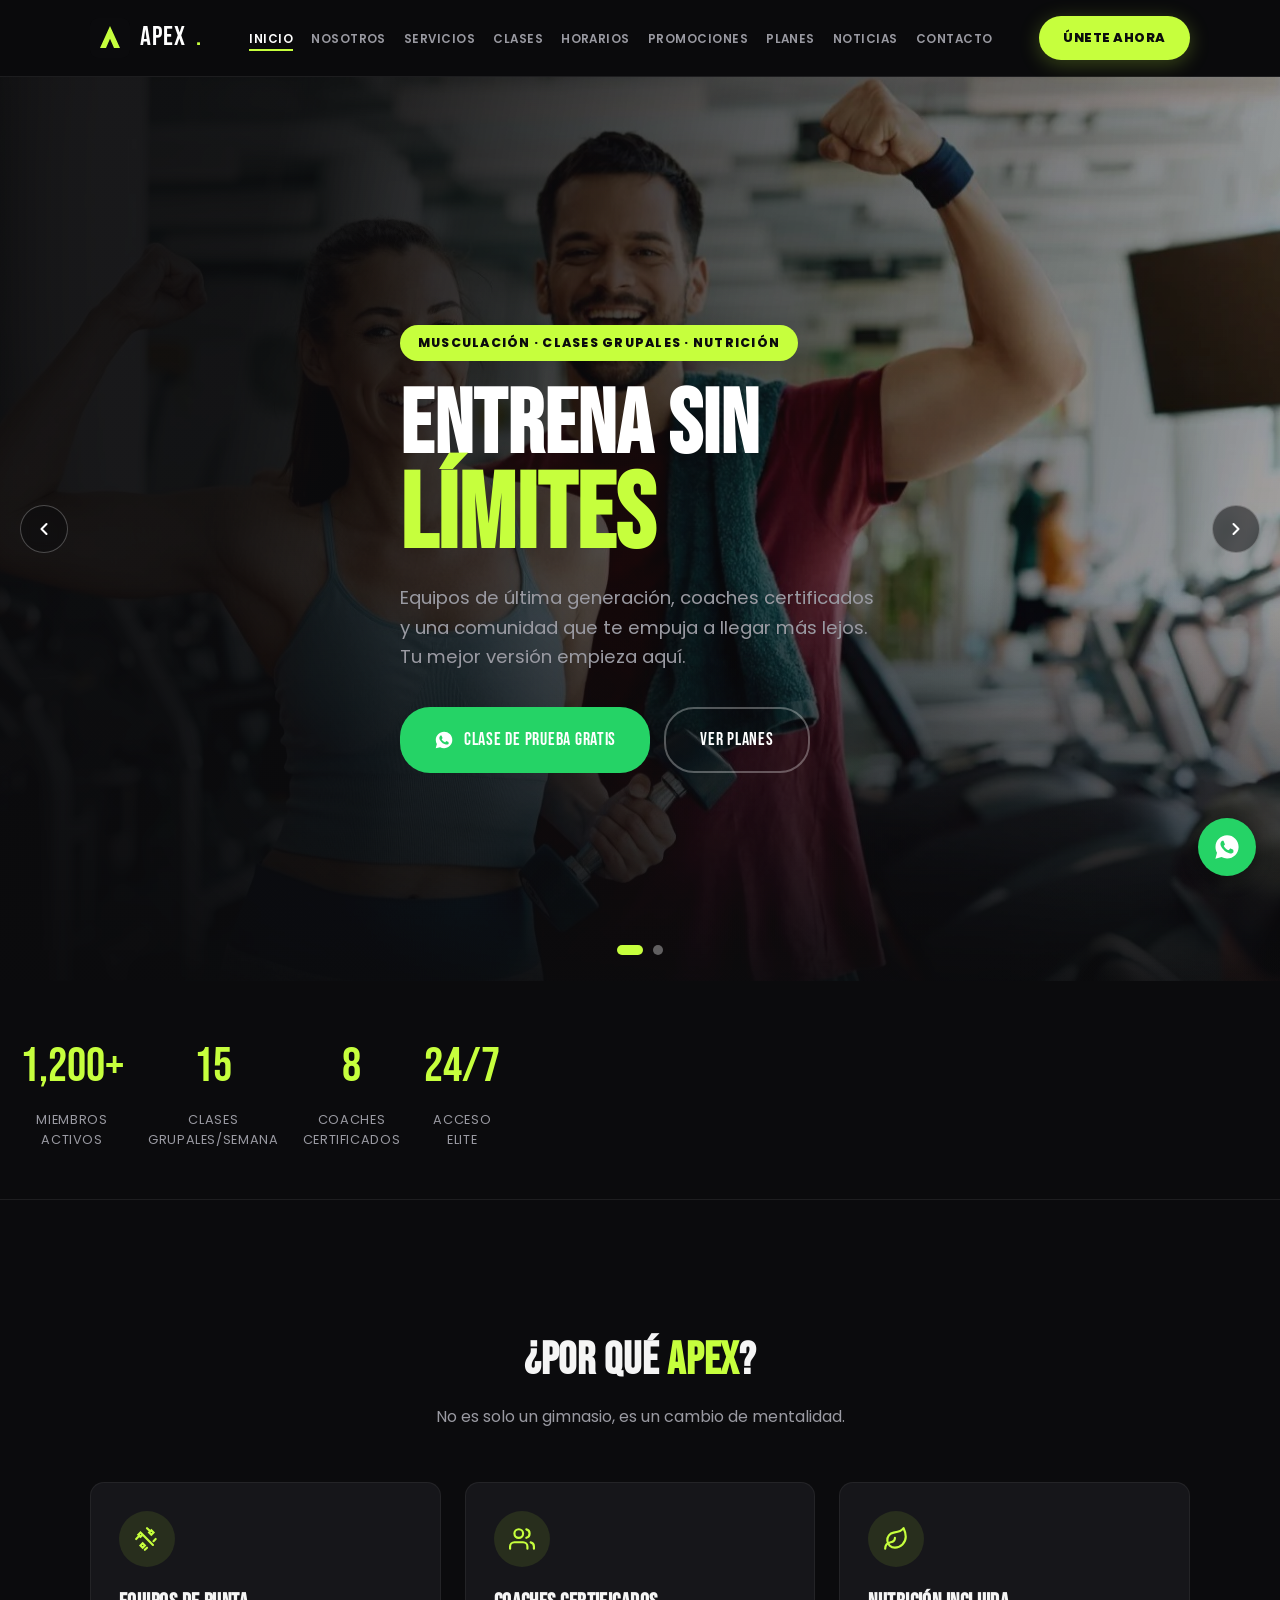
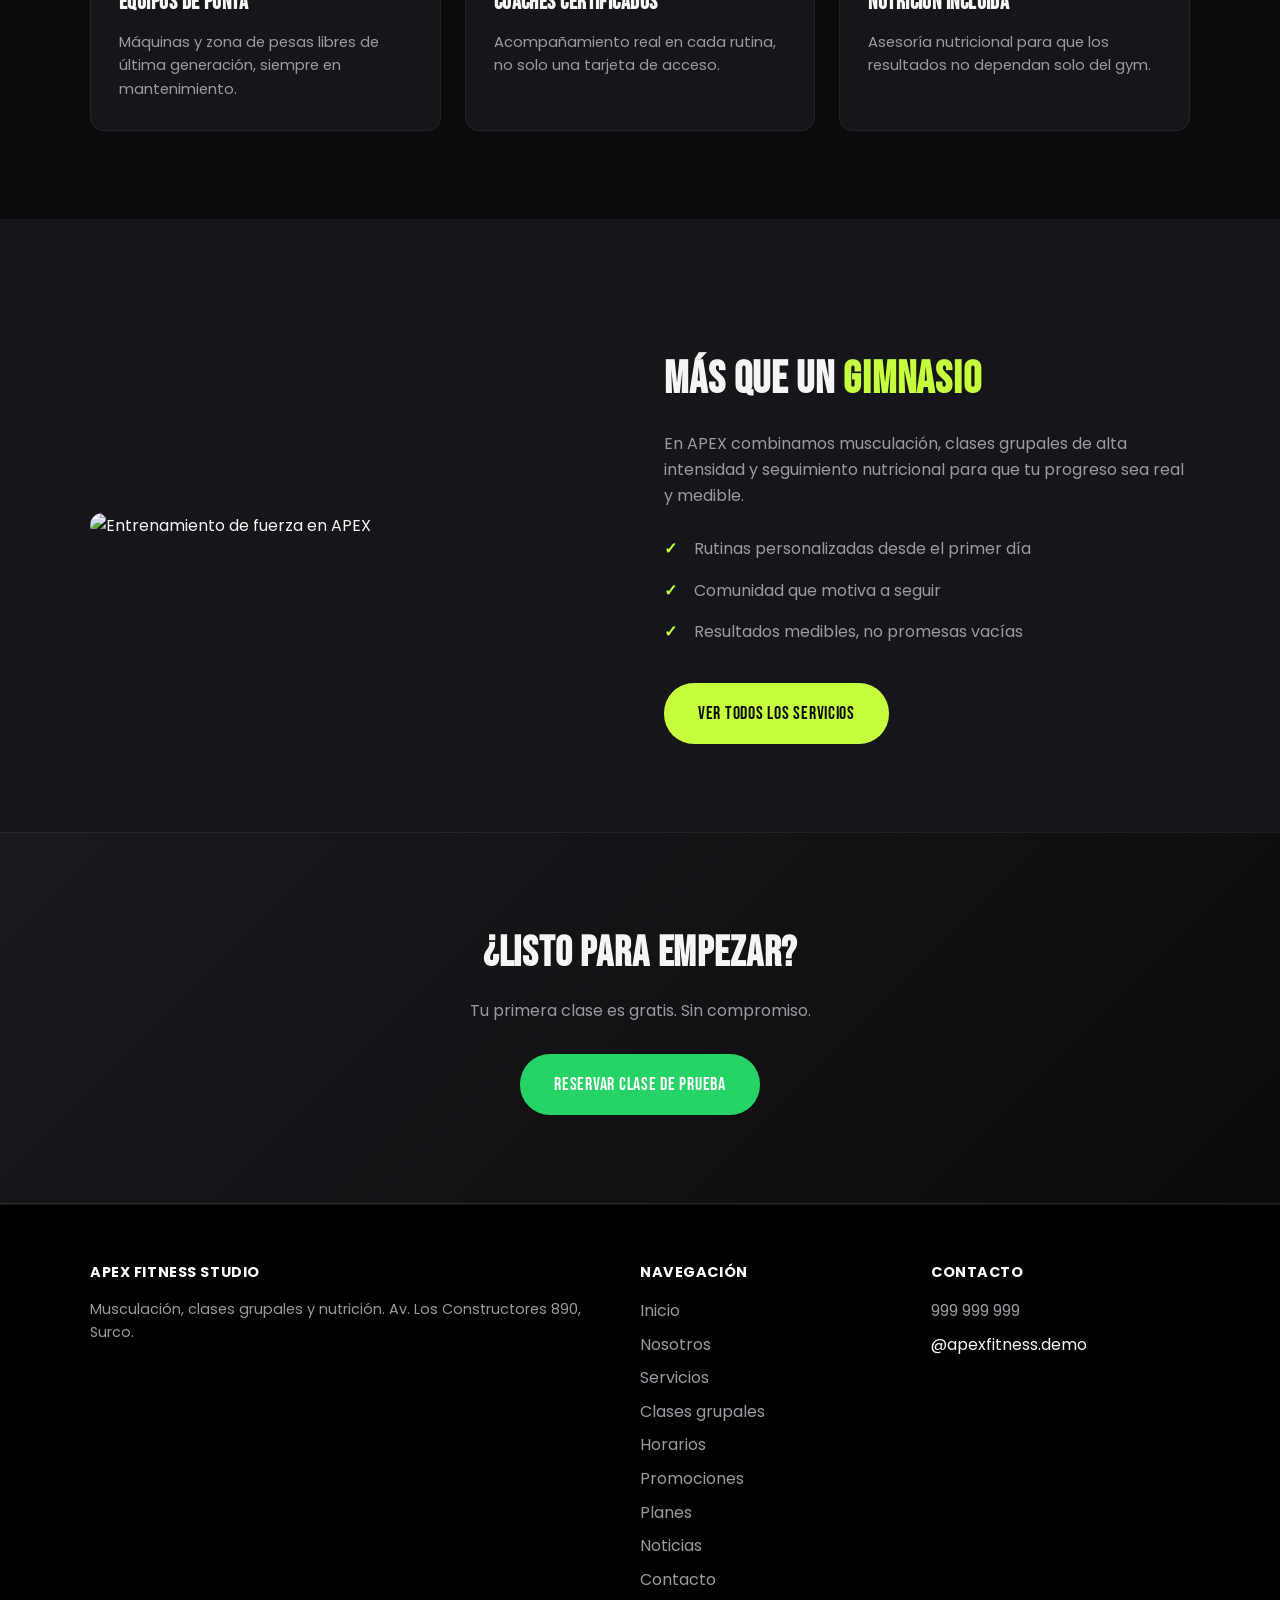
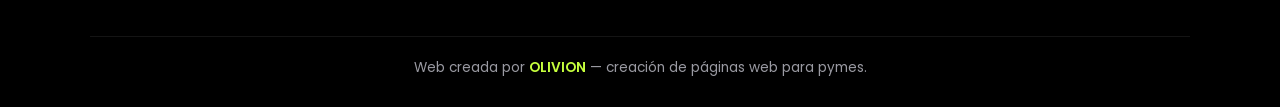
==== commit 5379ed28: "Amplía APEX con secciones de Nosotros, Clases, Horarios, Promociones y Noticias Agrega 5 páginas nue" ====
--- a/index.html
+++ b/index.html
@@ -18,8 +18,13 @@
     <a href="index.html" class="logo"><img src="img/logo-apex.svg" alt="APEX" style="height:40px;width:40px;border-radius:8px;"> APEX<span>.</span></a>
     <ul class="nav-links">
       <li><a href="index.html" aria-current="page">Inicio</a></li>
+      <li><a href="nosotros.html">Nosotros</a></li>
       <li><a href="servicios.html">Servicios</a></li>
+      <li><a href="clases.html">Clases</a></li>
+      <li><a href="horarios.html">Horarios</a></li>
+      <li><a href="promociones.html">Promociones</a></li>
       <li><a href="planes.html">Planes</a></li>
+      <li><a href="noticias.html">Noticias</a></li>
       <li><a href="contacto.html">Contacto</a></li>
     </ul>
     <a href="https://wa.me/51999999999" class="nav-cta" target="_blank" rel="noopener">Únete ahora</a>
@@ -130,8 +135,13 @@
         <h4>Navegación</h4>
         <ul>
           <li><a href="index.html">Inicio</a></li>
+          <li><a href="nosotros.html">Nosotros</a></li>
           <li><a href="servicios.html">Servicios</a></li>
+          <li><a href="clases.html">Clases grupales</a></li>
+          <li><a href="horarios.html">Horarios</a></li>
+          <li><a href="promociones.html">Promociones</a></li>
           <li><a href="planes.html">Planes</a></li>
+          <li><a href="noticias.html">Noticias</a></li>
           <li><a href="contacto.html">Contacto</a></li>
         </ul>
       </div>
--- a/css/style.css
+++ b/css/style.css
@@ -74,23 +74,25 @@
 
 .nav-links {
   display: flex;
-  gap: 30px;
+  gap: 18px;
   list-style: none;
   margin: 0 auto;
   padding: 0;
   flex: 1;
   justify-content: center;
+  flex-wrap: nowrap;
 }
 
 .nav-links a {
   text-decoration: none;
   font-weight: 600;
-  font-size: .82rem;
-  letter-spacing: .06em;
+  font-size: .74rem;
+  letter-spacing: .04em;
   text-transform: uppercase;
   color: var(--color-muted);
   position: relative;
   padding-bottom: 4px;
+  white-space: nowrap;
   transition: color .2s var(--ease);
 }
 .nav-links a::after {
@@ -132,7 +134,7 @@
   cursor: pointer;
 }
 
-@media (max-width: 780px) {
+@media (max-width: 1120px) {
   .nav-links {
     display: none;
     position: absolute;
@@ -147,6 +149,7 @@
   }
   .nav-links.open { display: flex; }
   .nav-toggle { display: block; }
+  .nav-links a { font-size: .82rem; letter-spacing: .06em; }
 }
 
 /* Hero */
@@ -504,3 +507,49 @@
 .contact-info-item h4 { margin: 0 0 4px; text-transform: uppercase; font-size: .85rem; letter-spacing: .04em; }
 .contact-info-item p, .contact-info-item a { margin: 0; color: var(--color-muted); text-decoration: none; }
 .map-embed { border-radius: var(--radius); overflow: hidden; border: 0; width: 100%; height: 260px; margin-top: 24px; filter: grayscale(1) invert(.92) contrast(.9); }
+
+/* Team cards (Nosotros) */
+.team-card { text-align: center; }
+.team-card .avatar {
+  width: 84px; height: 84px; border-radius: 50%;
+  background: rgba(198,255,61,.1);
+  display: flex; align-items: center; justify-content: center;
+  margin: 0 auto 18px;
+  transition: transform .3s var(--ease), background .3s var(--ease);
+}
+.team-card:hover .avatar { transform: scale(1.08); background: var(--color-accent); }
+.team-card .avatar svg { width: 38px; height: 38px; color: var(--color-accent); transition: color .3s var(--ease); }
+.team-card:hover .avatar svg { color: #0B0B0D; }
+.team-card .role { display: block; color: var(--color-accent); font-size: .75rem; text-transform: uppercase; letter-spacing: .06em; margin-bottom: 10px; }
+
+/* Schedule table (Horarios) */
+.schedule-wrap { overflow-x: auto; margin-top: 12px; border-radius: var(--radius); }
+.schedule-table { width: 100%; min-width: 640px; border-collapse: collapse; background: var(--color-surface); }
+.schedule-table th, .schedule-table td { padding: 16px 14px; text-align: center; font-size: .85rem; border-bottom: 1px solid rgba(255,255,255,.06); }
+.schedule-table thead th {
+  background: rgba(198,255,61,.1); color: var(--color-accent);
+  text-transform: uppercase; font-size: .72rem; letter-spacing: .05em;
+  font-family: var(--font-display);
+}
+.schedule-table td:first-child, .schedule-table th:first-child { text-align: left; font-weight: 600; color: #fff; white-space: nowrap; }
+.schedule-table tbody tr:last-child td { border-bottom: none; }
+.schedule-table tbody tr:hover td { background: rgba(255,255,255,.03); }
+.schedule-table td { color: var(--color-muted); }
+
+/* Promo cards (Promociones) */
+.promo-card { text-align: center; }
+.promo-card .discount { font-family: var(--font-display); font-size: 2.6rem; color: var(--color-accent); margin: 4px 0 14px; letter-spacing: .02em; }
+.promo-card .expiry { display: block; margin-top: 16px; font-size: .72rem; color: var(--color-muted); text-transform: uppercase; letter-spacing: .05em; }
+
+/* Event cards (Promociones y Eventos) */
+.event-date {
+  display: inline-block; background: var(--color-accent); color: #0B0B0D;
+  font-weight: 800; font-size: .7rem; letter-spacing: .05em; text-transform: uppercase;
+  padding: 6px 14px; border-radius: 20px; margin-bottom: 16px;
+}
+
+/* News teaser cards (Noticias) */
+.news-card .tag {
+  display: inline-block; color: var(--color-accent); font-size: .72rem;
+  text-transform: uppercase; letter-spacing: .05em; font-weight: 700; margin-bottom: 12px;
+}
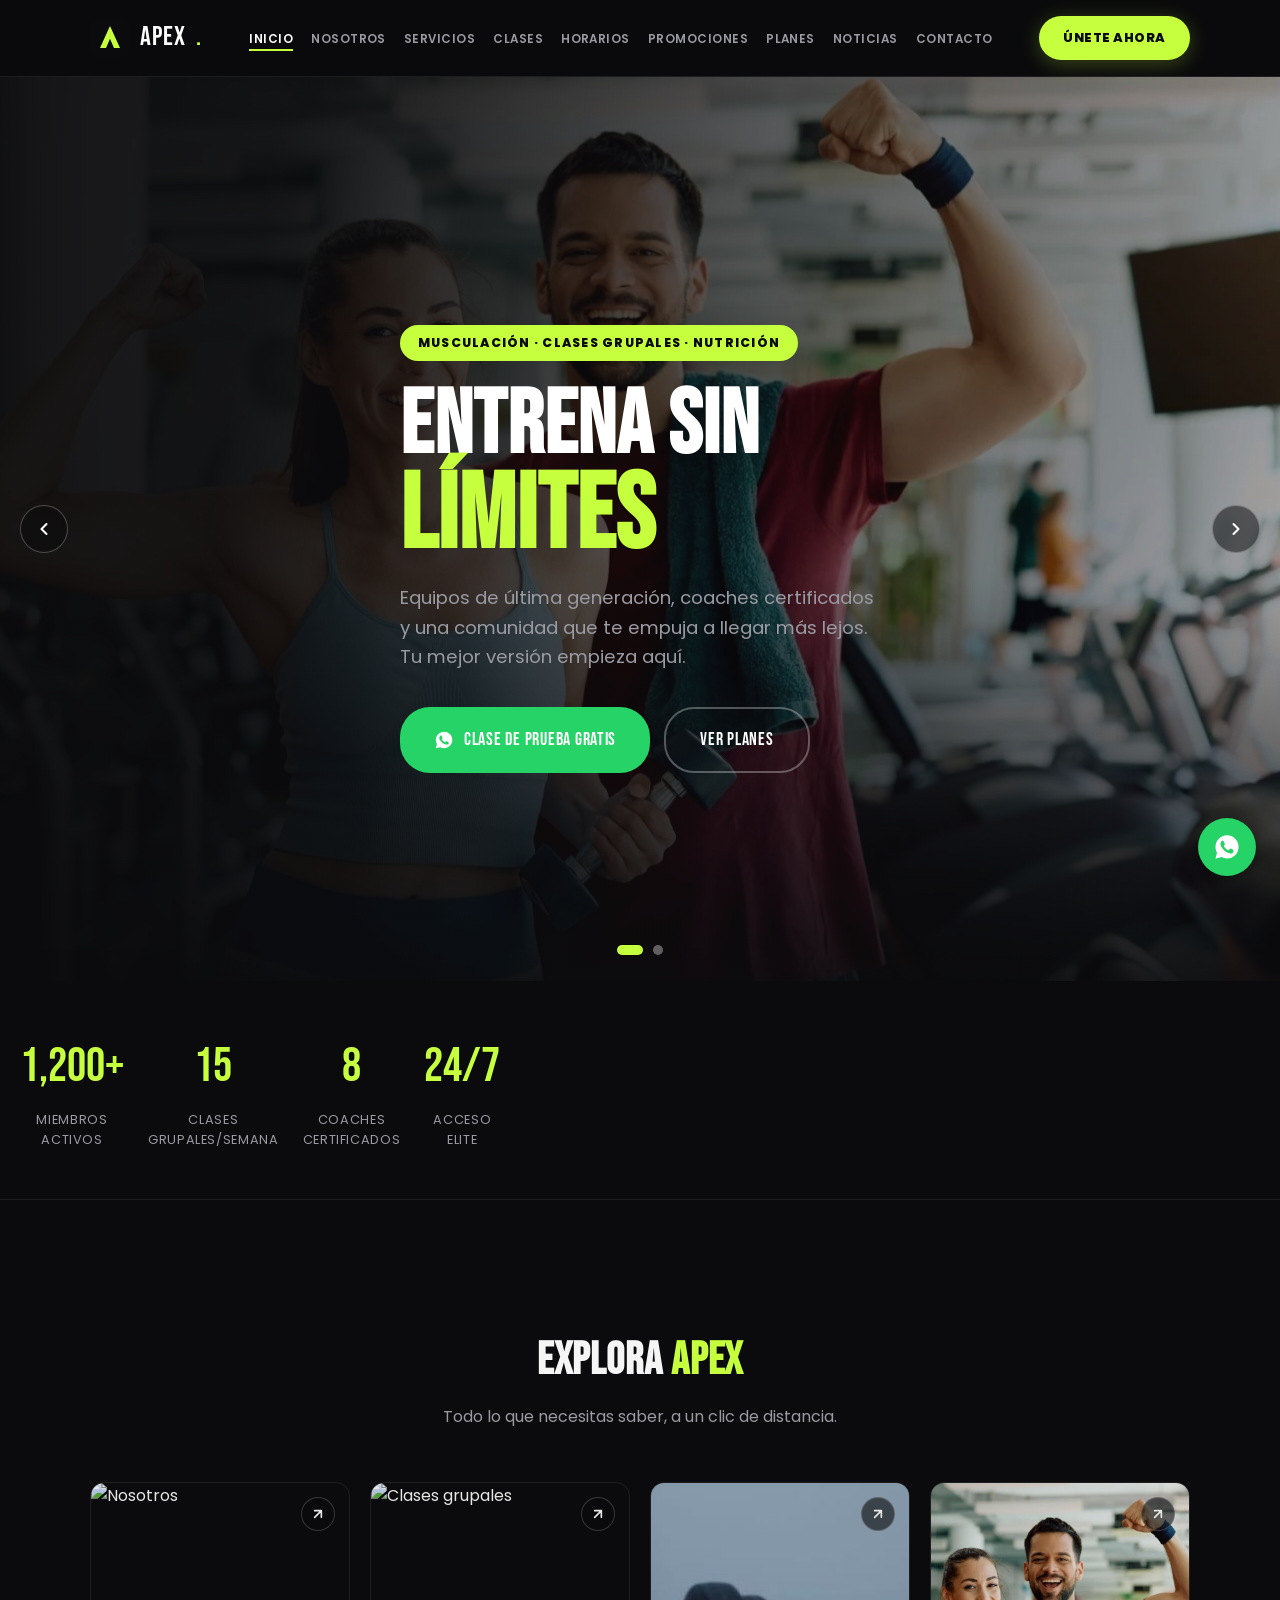
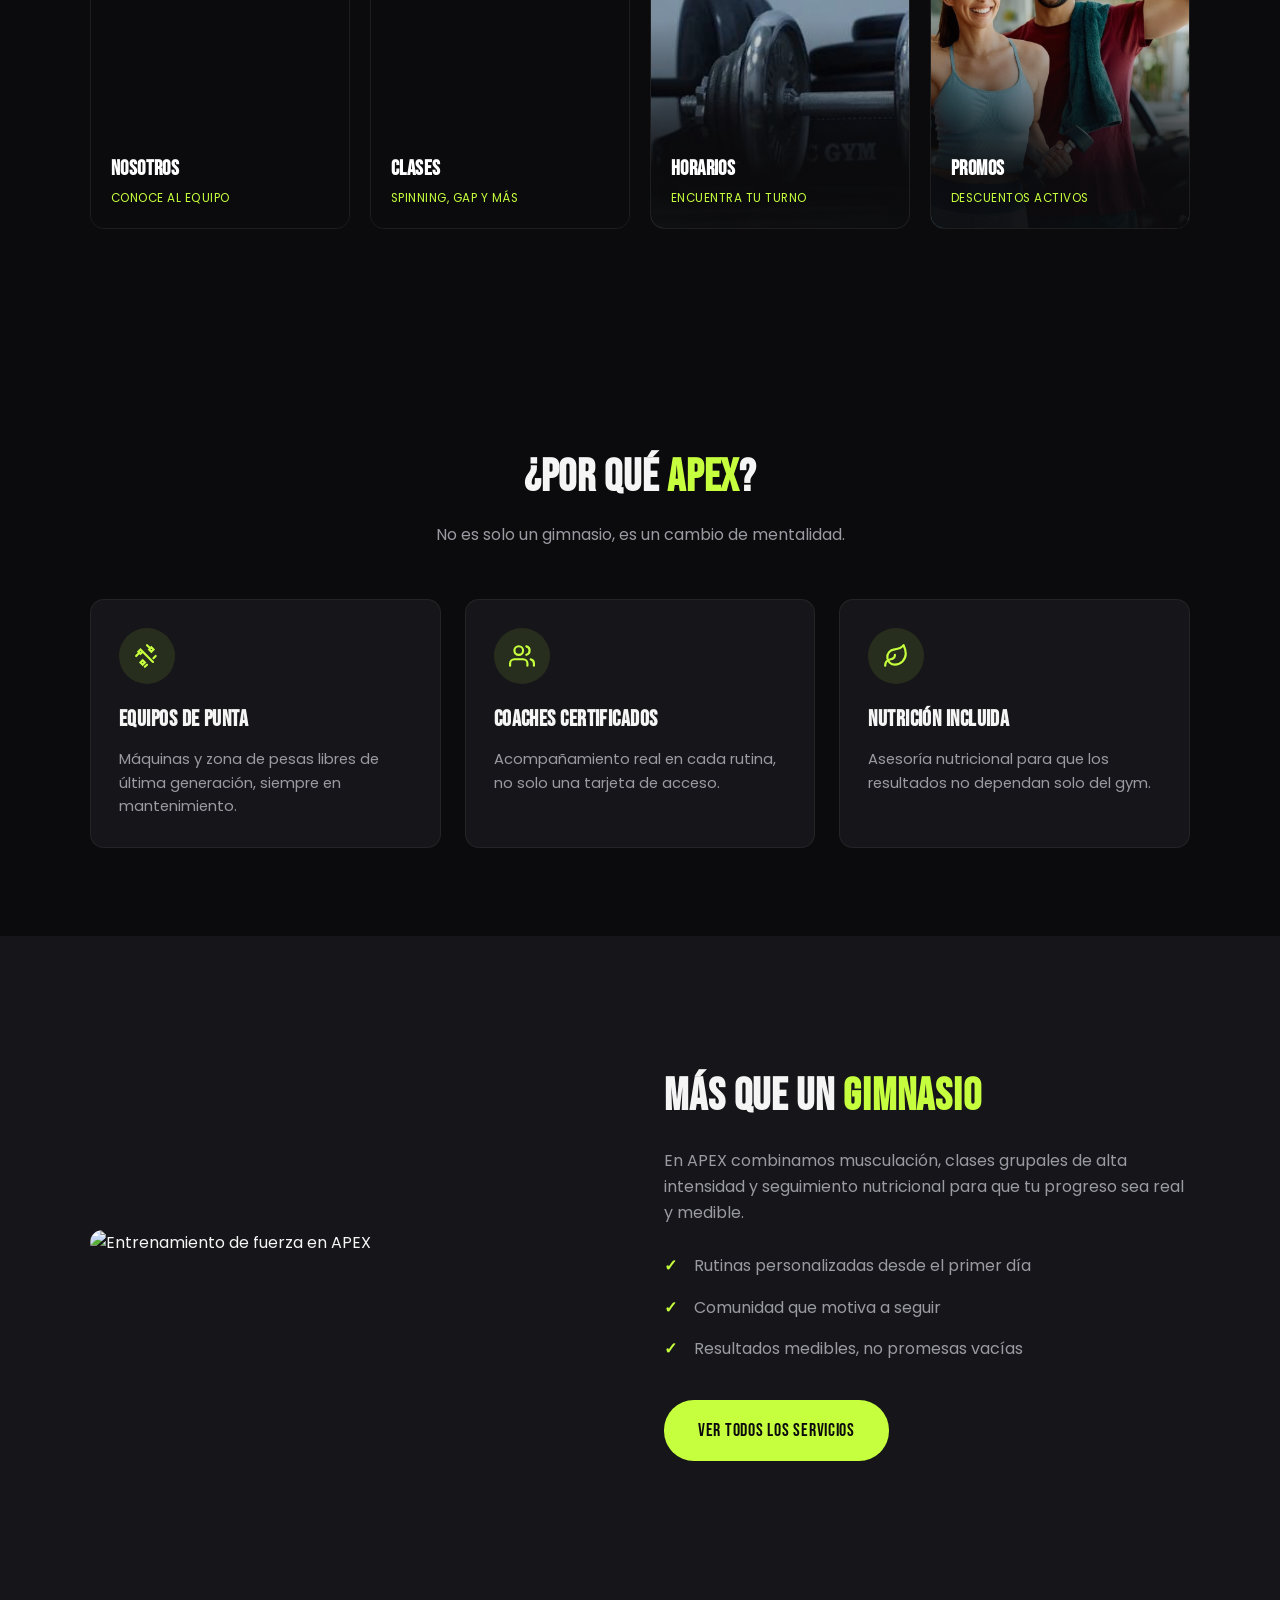
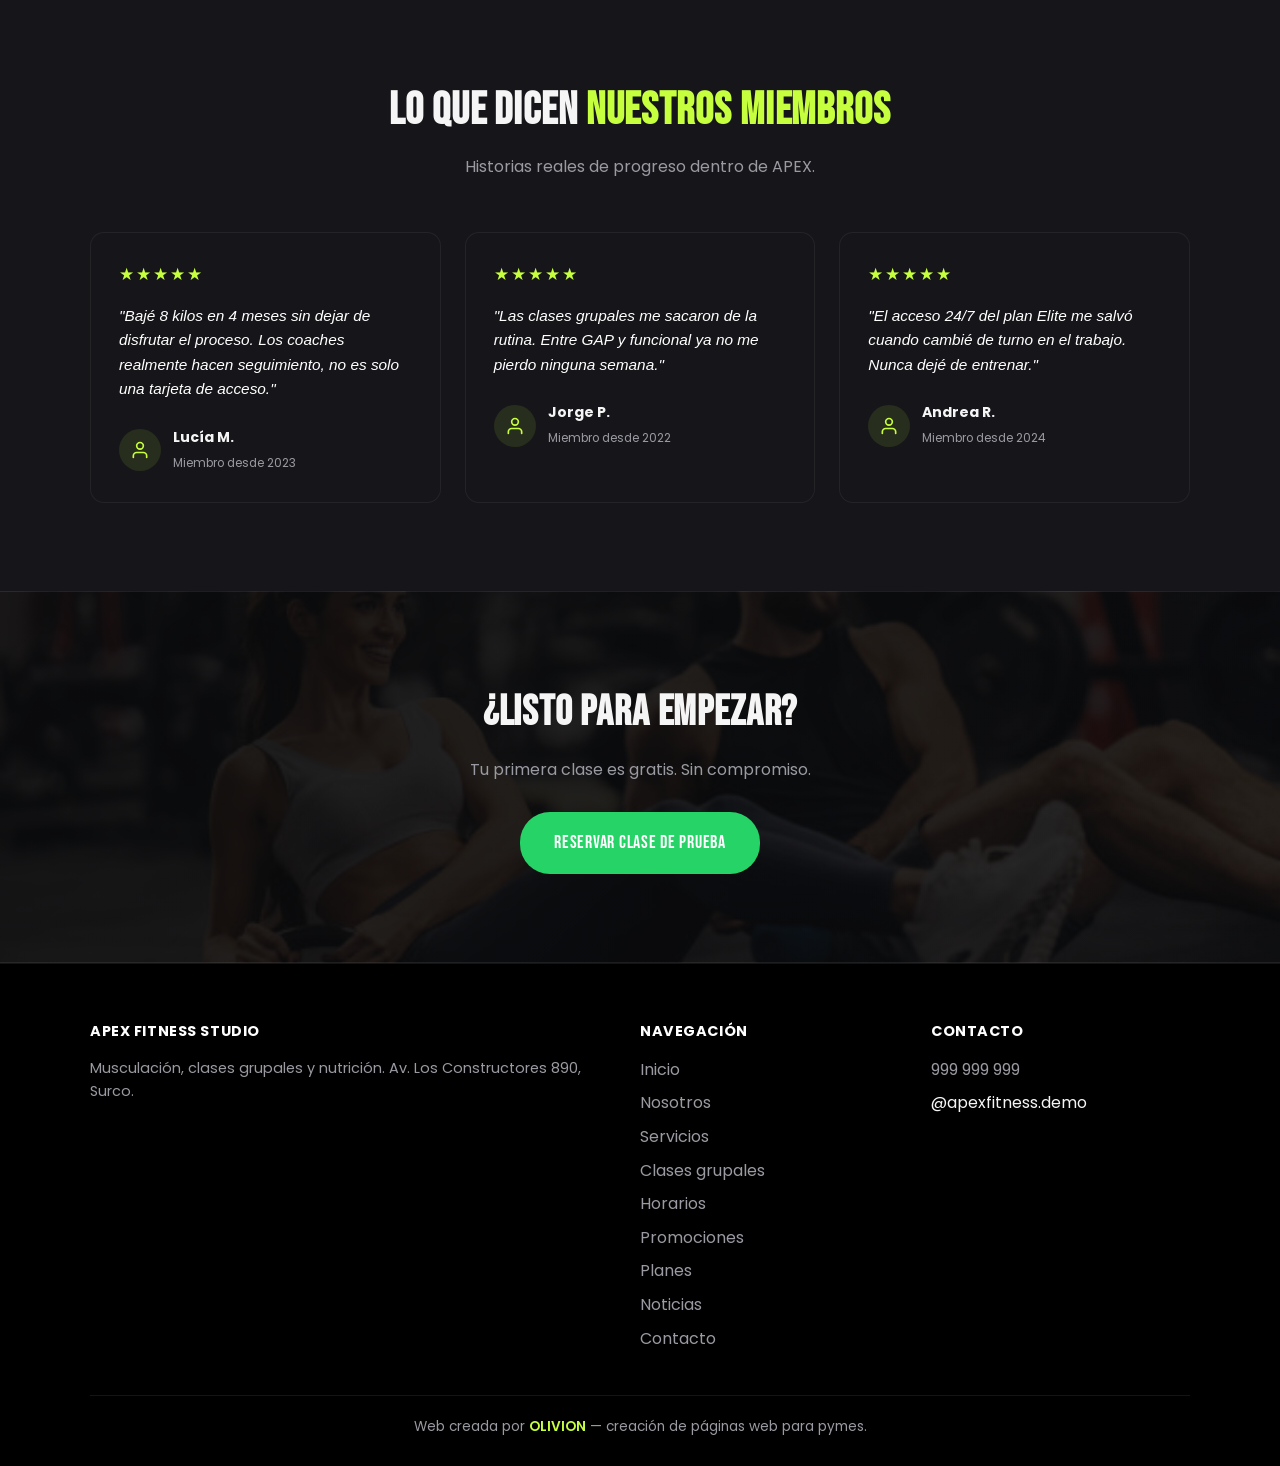
==== commit 811be832: "Hace el Inicio más llamativo: tiles de exploración, testimonios y CTA con foto Agrega una grilla "Ex" ====
--- a/index.html
+++ b/index.html
@@ -76,6 +76,35 @@
 
 <section>
   <div class="container">
+    <h2 class="section-title reveal">Explora <span>APEX</span></h2>
+    <p class="section-subtitle reveal">Todo lo que necesitas saber, a un clic de distancia.</p>
+    <div class="grid-4">
+      <a href="nosotros.html" class="explore-card reveal">
+        <img src="https://upload.wikimedia.org/wikipedia/commons/thumb/1/14/Several_athletes_and_coaches_gather_in_a_gym_for_a_weightlifting_competition.jpg/960px-Several_athletes_and_coaches_gather_in_a_gym_for_a_weightlifting_competition.jpg" alt="Nosotros">
+        <div class="go"><svg viewBox="0 0 24 24" fill="none" stroke="currentColor" stroke-width="2.5" stroke-linecap="round" stroke-linejoin="round"><path d="M7 17 17 7M7 7h10v10"/></svg></div>
+        <div class="explore-overlay"><h3>Nosotros</h3><span>Conoce al equipo</span></div>
+      </a>
+      <a href="clases.html" class="explore-card reveal">
+        <img src="https://upload.wikimedia.org/wikipedia/commons/thumb/7/76/Ederle_Gym_Spin_Cycle_Class_Photo_2_%286382547%29.jpg/960px-Ederle_Gym_Spin_Cycle_Class_Photo_2_%286382547%29.jpg" alt="Clases grupales">
+        <div class="go"><svg viewBox="0 0 24 24" fill="none" stroke="currentColor" stroke-width="2.5" stroke-linecap="round" stroke-linejoin="round"><path d="M7 17 17 7M7 7h10v10"/></svg></div>
+        <div class="explore-overlay"><h3>Clases</h3><span>Spinning, GAP y más</span></div>
+      </a>
+      <a href="horarios.html" class="explore-card reveal">
+        <img src="img/page-hero-bg.jpg" alt="Horarios">
+        <div class="go"><svg viewBox="0 0 24 24" fill="none" stroke="currentColor" stroke-width="2.5" stroke-linecap="round" stroke-linejoin="round"><path d="M7 17 17 7M7 7h10v10"/></svg></div>
+        <div class="explore-overlay"><h3>Horarios</h3><span>Encuentra tu turno</span></div>
+      </a>
+      <a href="promociones.html" class="explore-card reveal">
+        <img src="img/hero-1.webp" alt="Promociones">
+        <div class="go"><svg viewBox="0 0 24 24" fill="none" stroke="currentColor" stroke-width="2.5" stroke-linecap="round" stroke-linejoin="round"><path d="M7 17 17 7M7 7h10v10"/></svg></div>
+        <div class="explore-overlay"><h3>Promos</h3><span>Descuentos activos</span></div>
+      </a>
+    </div>
+  </div>
+</section>
+
+<section>
+  <div class="container">
     <h2 class="section-title reveal">¿Por qué <span>APEX</span>?</h2>
     <p class="section-subtitle reveal">No es solo un gimnasio, es un cambio de mentalidad.</p>
     <div class="grid-3">
@@ -112,6 +141,39 @@
         <li>Resultados medibles, no promesas vacías</li>
       </ul>
       <a href="servicios.html" class="btn btn-primary" style="margin-top:10px;">Ver todos los servicios</a>
+    </div>
+  </div>
+</section>
+
+<section style="background:var(--color-surface);">
+  <div class="container">
+    <h2 class="section-title reveal">Lo que dicen <span>nuestros miembros</span></h2>
+    <p class="section-subtitle reveal">Historias reales de progreso dentro de APEX.</p>
+    <div class="grid-3">
+      <div class="card testimonial-card reveal">
+        <div class="stars">★★★★★</div>
+        <p>"Bajé 8 kilos en 4 meses sin dejar de disfrutar el proceso. Los coaches realmente hacen seguimiento, no es solo una tarjeta de acceso."</p>
+        <div class="testimonial-author">
+          <div class="avatar"><svg viewBox="0 0 24 24" fill="none" stroke="currentColor" stroke-width="2" stroke-linecap="round" stroke-linejoin="round"><path d="M20 21v-2a4 4 0 0 0-4-4H8a4 4 0 0 0-4 4v2"/><circle cx="12" cy="7" r="4"/></svg></div>
+          <div><strong>Lucía M.</strong><span>Miembro desde 2023</span></div>
+        </div>
+      </div>
+      <div class="card testimonial-card reveal">
+        <div class="stars">★★★★★</div>
+        <p>"Las clases grupales me sacaron de la rutina. Entre GAP y funcional ya no me pierdo ninguna semana."</p>
+        <div class="testimonial-author">
+          <div class="avatar"><svg viewBox="0 0 24 24" fill="none" stroke="currentColor" stroke-width="2" stroke-linecap="round" stroke-linejoin="round"><path d="M20 21v-2a4 4 0 0 0-4-4H8a4 4 0 0 0-4 4v2"/><circle cx="12" cy="7" r="4"/></svg></div>
+          <div><strong>Jorge P.</strong><span>Miembro desde 2022</span></div>
+        </div>
+      </div>
+      <div class="card testimonial-card reveal">
+        <div class="stars">★★★★★</div>
+        <p>"El acceso 24/7 del plan Elite me salvó cuando cambié de turno en el trabajo. Nunca dejé de entrenar."</p>
+        <div class="testimonial-author">
+          <div class="avatar"><svg viewBox="0 0 24 24" fill="none" stroke="currentColor" stroke-width="2" stroke-linecap="round" stroke-linejoin="round"><path d="M20 21v-2a4 4 0 0 0-4-4H8a4 4 0 0 0-4 4v2"/><circle cx="12" cy="7" r="4"/></svg></div>
+          <div><strong>Andrea R.</strong><span>Miembro desde 2024</span></div>
+        </div>
+      </div>
     </div>
   </div>
 </section>
--- a/css/style.css
+++ b/css/style.css
@@ -428,22 +428,82 @@
 .price-card li::before { content: '✓ '; color: var(--color-accent); font-weight: 700; }
 
 .cta-band {
-  background: linear-gradient(135deg, #1A1A1E, #0B0B0D);
+  position: relative;
+  background-image:
+    linear-gradient(135deg, rgba(11,11,13,.92), rgba(11,11,13,.88)),
+    url('../img/hero-2.jpg');
+  background-size: cover;
+  background-position: center;
   text-align: center;
   border-top: 1px solid rgba(255,255,255,.08);
   border-bottom: 1px solid rgba(255,255,255,.08);
 }
+.cta-band .container { position: relative; z-index: 1; }
 .cta-band h2 { font-family: var(--font-display); font-size: 2.6rem; letter-spacing: .02em; text-transform: uppercase; margin: 0 0 10px; }
 .cta-band p { color: var(--color-muted); margin: 0 0 30px; }
 
+/* Explore tiles (Inicio) */
+.explore-card {
+  position: relative;
+  display: block;
+  aspect-ratio: 3 / 4;
+  border-radius: var(--radius);
+  overflow: hidden;
+  text-decoration: none;
+  color: #fff;
+  border: 1px solid rgba(255,255,255,.08);
+  transition: transform .3s var(--ease), border-color .3s var(--ease);
+}
+.explore-card:hover { transform: translateY(-6px); border-color: var(--color-accent); }
+.explore-card img { width: 100%; height: 100%; object-fit: cover; transition: transform .5s var(--ease); }
+.explore-card:hover img { transform: scale(1.08); }
+.explore-card .explore-overlay {
+  position: absolute; inset: 0;
+  background: linear-gradient(to top, rgba(11,11,13,.95) 15%, rgba(11,11,13,.1) 60%);
+  display: flex; flex-direction: column; justify-content: flex-end;
+  padding: 20px;
+}
+.explore-overlay h3 { font-family: var(--font-display); text-transform: uppercase; letter-spacing: .02em; font-size: 1.3rem; margin: 0 0 4px; }
+.explore-overlay span { font-size: .74rem; color: var(--color-accent); text-transform: uppercase; letter-spacing: .04em; }
+.explore-card .go {
+  position: absolute; top: 14px; right: 14px;
+  width: 34px; height: 34px; border-radius: 50%;
+  background: rgba(11,11,13,.6); border: 1px solid rgba(255,255,255,.2);
+  display: flex; align-items: center; justify-content: center;
+  transition: background .3s var(--ease), color .3s var(--ease), border-color .3s var(--ease);
+}
+.explore-card .go svg { width: 16px; height: 16px; }
+.explore-card:hover .go { background: var(--color-accent); border-color: var(--color-accent); color: #0B0B0D; }
+@media (max-width: 780px) { .explore-card { aspect-ratio: 4 / 3; } }
+
+/* Testimonials (Inicio) */
+.testimonial-card { text-align: left; }
+.testimonial-card .stars { color: var(--color-accent); letter-spacing: 2px; margin-bottom: 16px; font-size: 1.05rem; }
+.testimonial-card p { color: #fff; font-size: .96rem; font-style: italic; margin: 0 0 24px; }
+.testimonial-author { display: flex; align-items: center; gap: 12px; }
+.testimonial-author .avatar {
+  width: 42px; height: 42px; border-radius: 50%; flex-shrink: 0;
+  background: rgba(198,255,61,.1); color: var(--color-accent);
+  display: flex; align-items: center; justify-content: center;
+}
+.testimonial-author .avatar svg { width: 20px; height: 20px; }
+.testimonial-author strong { display: block; font-size: .88rem; }
+.testimonial-author span { font-size: .74rem; color: var(--color-muted); }
+
 .page-hero {
-  background: linear-gradient(135deg, #1A1A1E, #0B0B0D);
-  padding: 80px 20px;
+  position: relative;
+  padding: 120px 20px;
   text-align: center;
   border-bottom: 1px solid rgba(255,255,255,.08);
-}
-.page-hero h1 { font-family: var(--font-display); text-transform: uppercase; letter-spacing: .02em; margin: 0 0 10px; font-size: 3.2rem; }
-.page-hero p { color: var(--color-muted); margin: 0; }
+  background-image:
+    linear-gradient(135deg, rgba(11,11,13,.92), rgba(11,11,13,.85)),
+    url('../img/page-hero-bg.jpg');
+  background-size: cover;
+  background-position: center;
+}
+.page-hero .container { position: relative; z-index: 1; }
+.page-hero h1 { font-family: var(--font-display); text-transform: uppercase; letter-spacing: .02em; margin: 0 0 10px; font-size: 3.2rem; animation: dropIn .6s var(--ease) both; }
+.page-hero p { color: var(--color-muted); margin: 0; animation: dropIn .7s .1s var(--ease) both; }
 
 /* Footer */
 .site-footer { background: #000; padding: 56px 0 28px; border-top: 1px solid rgba(255,255,255,.08); }
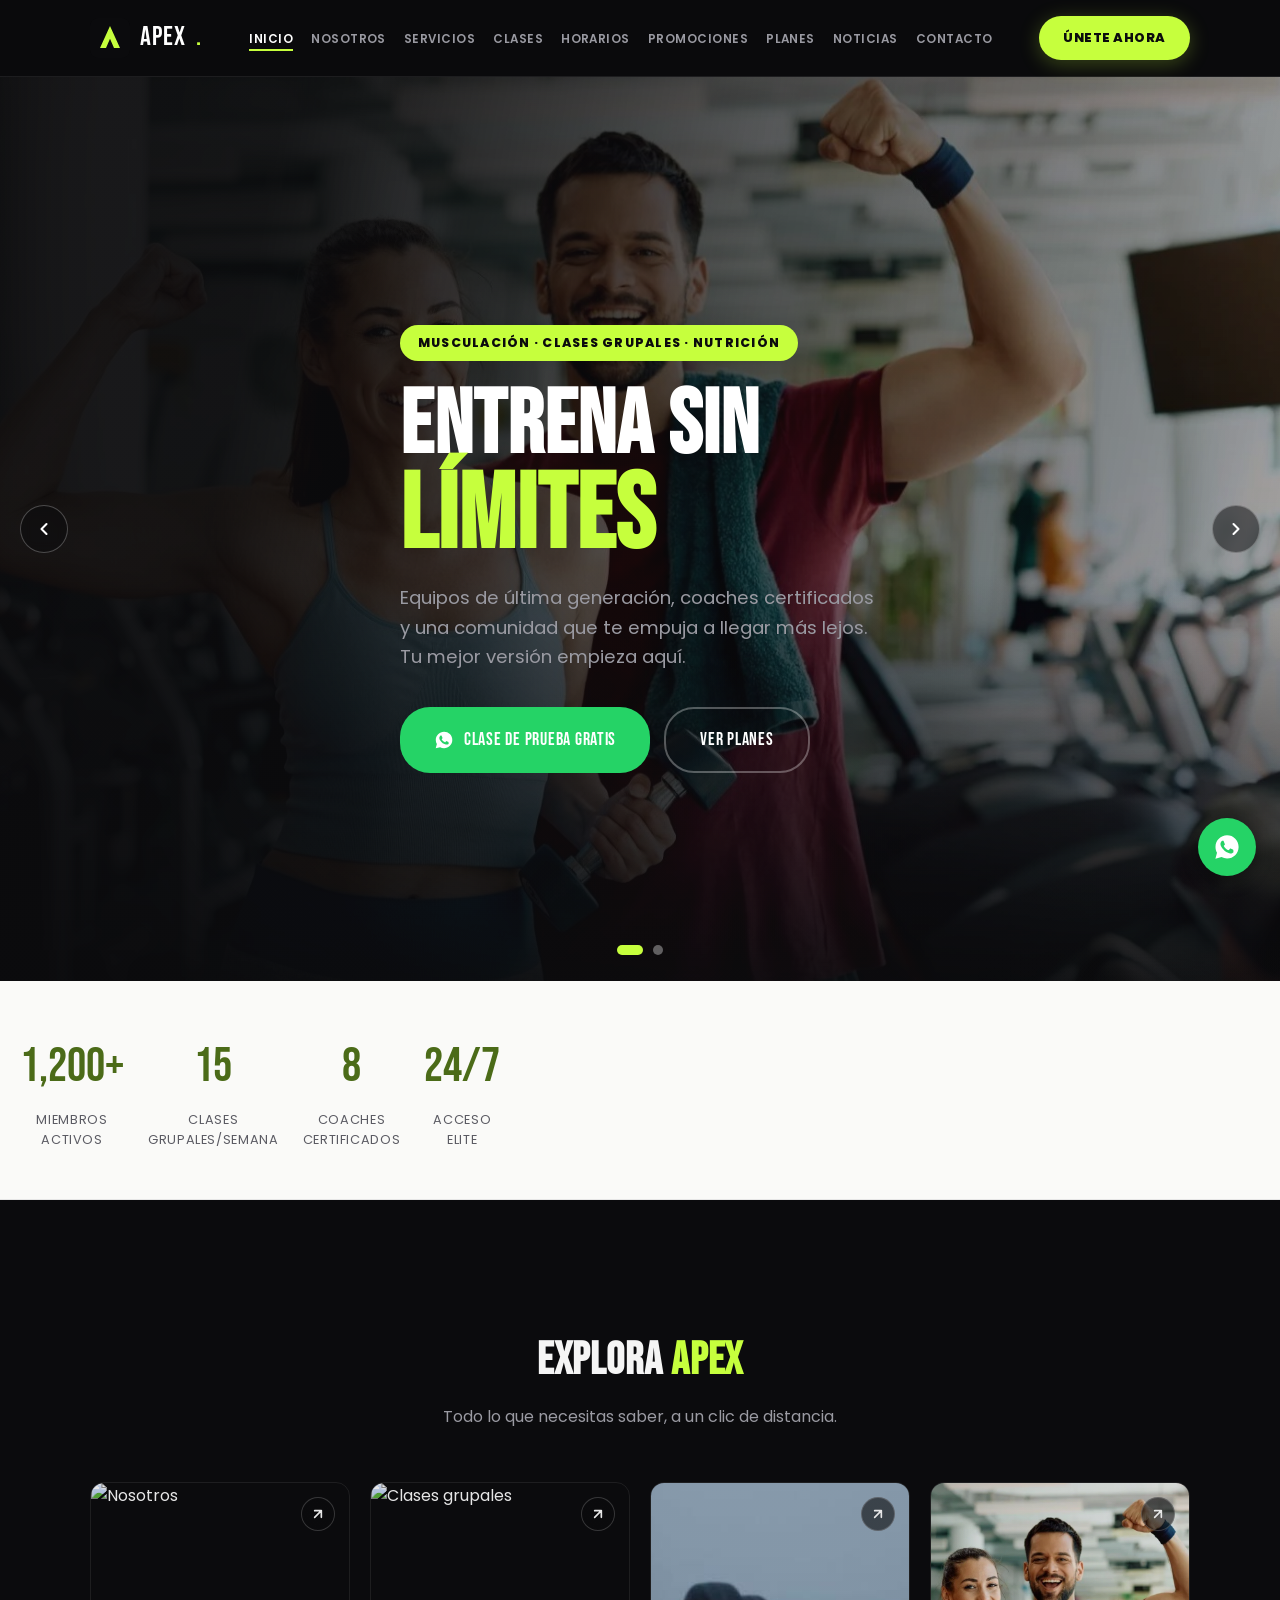
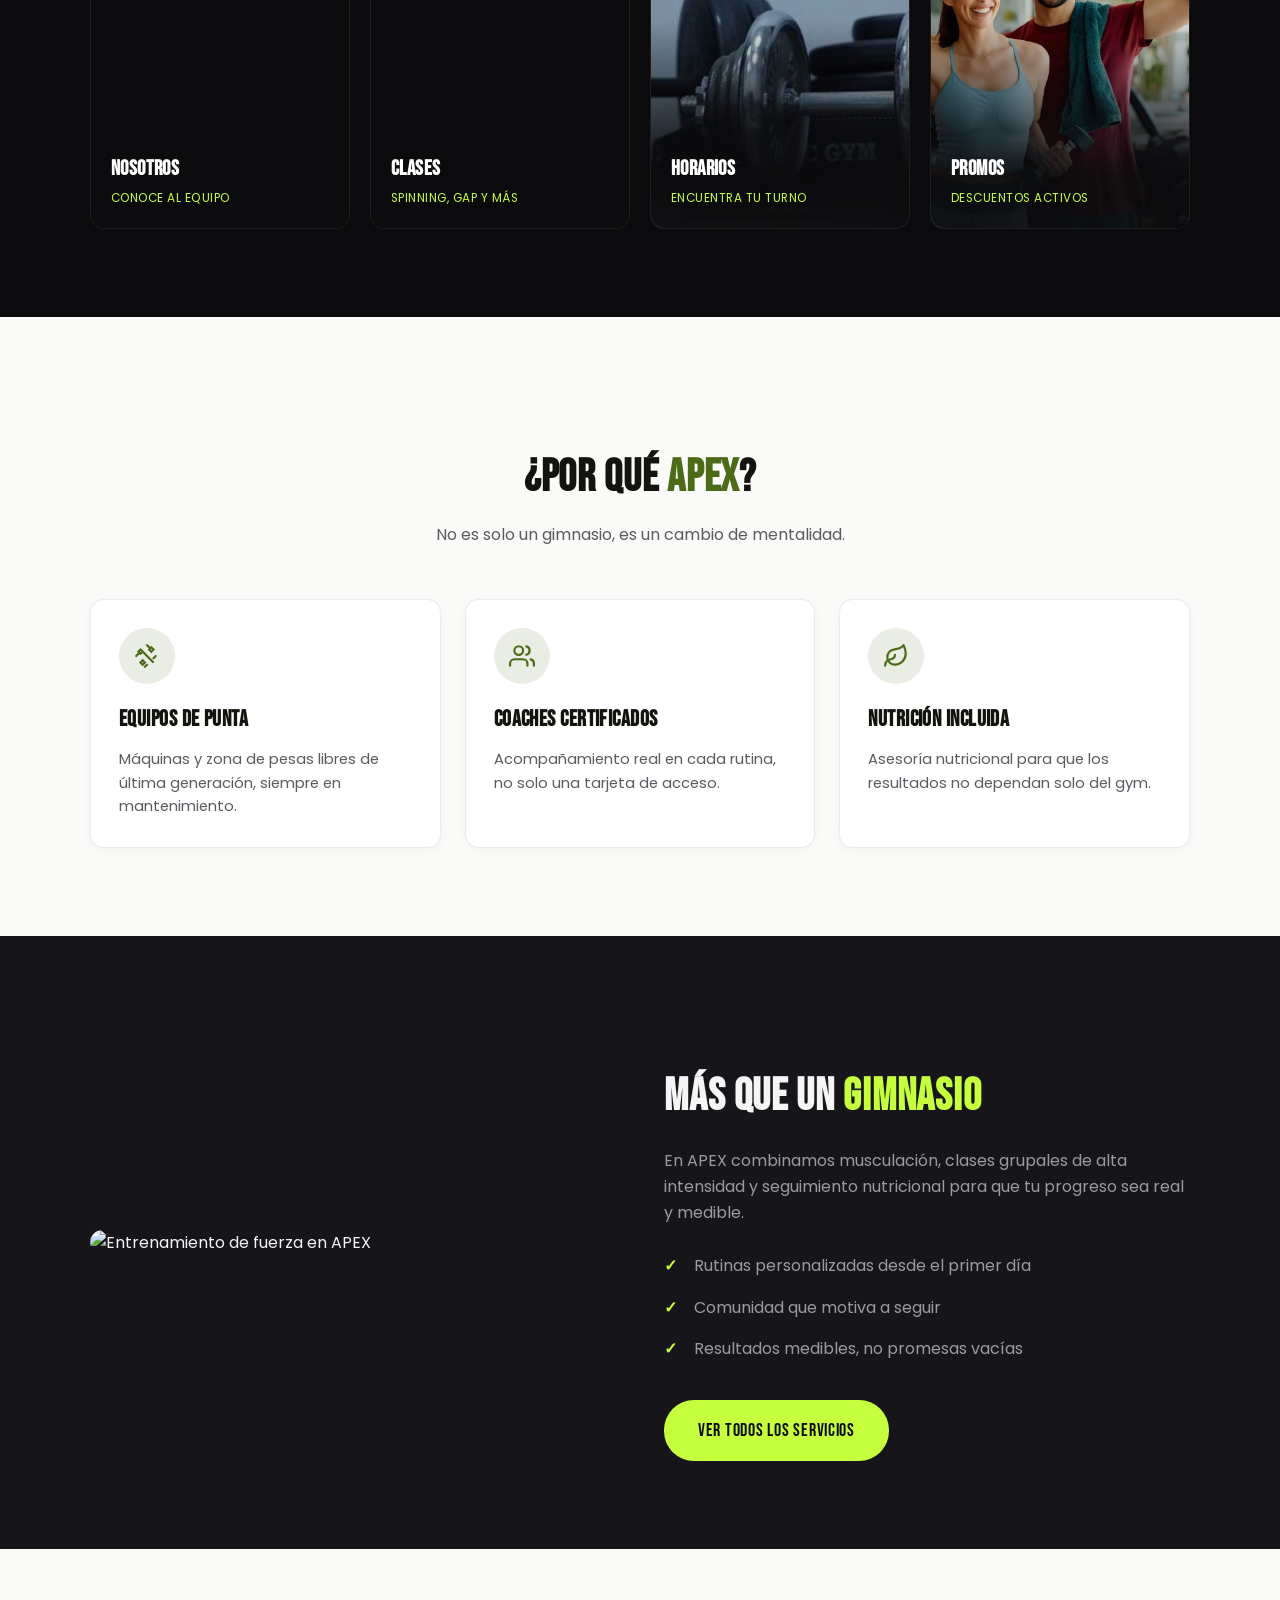
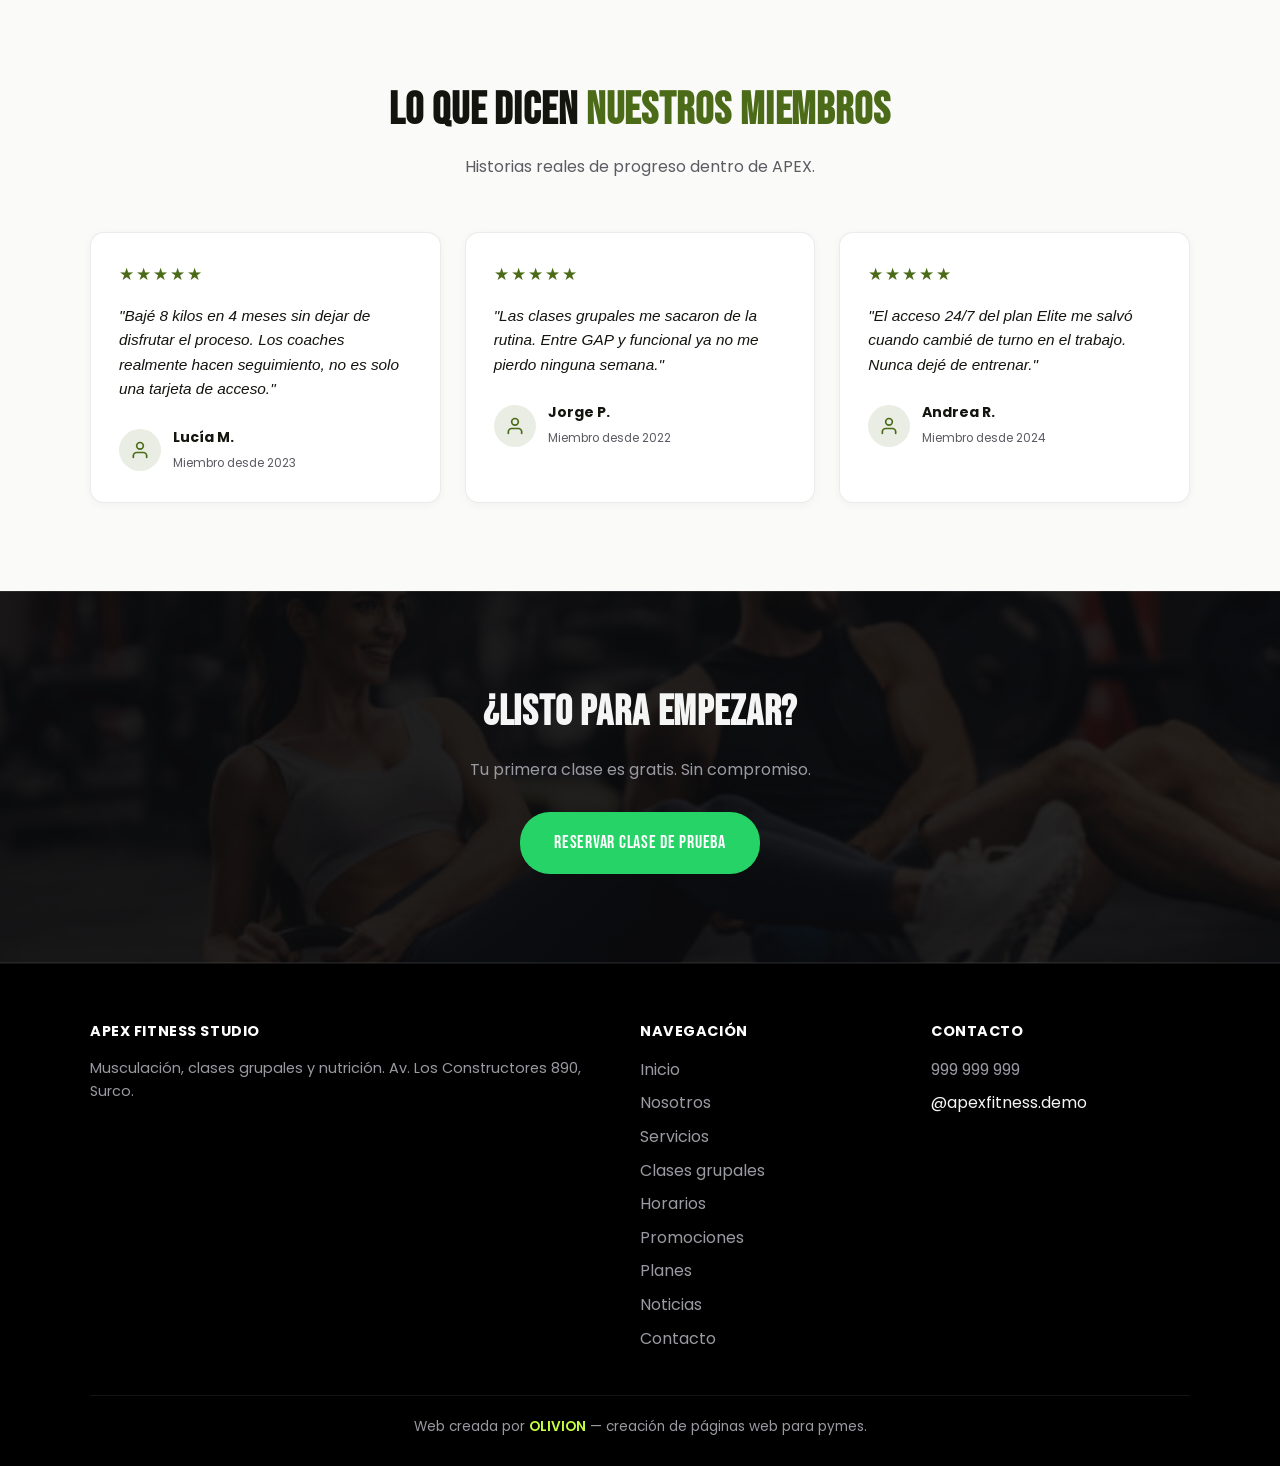
==== commit e3aee949: "Alterna secciones claras y oscuras para romper la monotonia del tema oscuro Agrega la clase .section" ====
--- a/index.html
+++ b/index.html
@@ -65,7 +65,7 @@
   </div>
 </section>
 
-<div class="stats">
+<div class="stats section-light">
   <div class="container" style="display:grid;grid-template-columns:repeat(4,1fr);gap:24px;">
     <div><div class="num">1,200+</div><div class="label">Miembros activos</div></div>
     <div><div class="num">15</div><div class="label">Clases grupales/semana</div></div>
@@ -103,7 +103,7 @@
   </div>
 </section>
 
-<section>
+<section class="section-light">
   <div class="container">
     <h2 class="section-title reveal">¿Por qué <span>APEX</span>?</h2>
     <p class="section-subtitle reveal">No es solo un gimnasio, es un cambio de mentalidad.</p>
@@ -145,7 +145,7 @@
   </div>
 </section>
 
-<section style="background:var(--color-surface);">
+<section class="section-light">
   <div class="container">
     <h2 class="section-title reveal">Lo que dicen <span>nuestros miembros</span></h2>
     <p class="section-subtitle reveal">Historias reales de progreso dentro de APEX.</p>
--- a/css/style.css
+++ b/css/style.css
@@ -5,8 +5,12 @@
   --color-surface: #16161A;
   --color-accent: #C6FF3D;
   --color-accent-dark: #A3D62E;
+  --color-accent-ink: #4B6B18;
   --color-text: #F5F5F5;
   --color-muted: #9A9AA2;
+  --color-bg-light: #FAFAF8;
+  --color-ink: #14140F;
+  --color-ink-muted: #5B5B63;
   --radius: 14px;
   --max-width: 1140px;
   --font: 'Poppins', sans-serif;
@@ -613,3 +617,77 @@
   display: inline-block; color: var(--color-accent); font-size: .72rem;
   text-transform: uppercase; letter-spacing: .05em; font-weight: 700; margin-bottom: 12px;
 }
+
+/* ============================================
+   Light sections (white background variant)
+   Alternated with dark sections so the site
+   doesn't read as flat/monotone.
+   ============================================ */
+.section-light {
+  background: var(--color-bg-light);
+  color: var(--color-ink);
+}
+.section-light .section-title { color: var(--color-ink); }
+.section-light .section-title span { color: var(--color-accent-ink); }
+.section-light .section-subtitle { color: var(--color-ink-muted); }
+.section-light p { color: var(--color-ink-muted); }
+
+.section-light .card {
+  background: #fff;
+  border: 1px solid rgba(11,11,13,.08);
+  box-shadow: 0 2px 10px rgba(11,11,13,.04);
+}
+.section-light .card:hover { border-color: var(--color-accent-ink); box-shadow: 0 16px 34px rgba(11,11,13,.09); }
+.section-light .card h3 { color: var(--color-ink); }
+.section-light .card p { color: var(--color-ink-muted); }
+.section-light .icon, .section-light .icon-circle { background: rgba(75,107,24,.12); }
+.section-light .icon svg, .section-light .icon-circle svg { color: var(--color-accent-ink); }
+
+.stats.section-light { border-bottom-color: rgba(11,11,13,.08); }
+.stats.section-light .num { color: var(--color-accent-ink); }
+.stats.section-light .label { color: var(--color-ink-muted); }
+
+.section-light .value-list li { color: var(--color-ink-muted); }
+.section-light .value-list li::before { color: var(--color-accent-ink); }
+
+.section-light .service-card { background: #fff; border: 1px solid rgba(11,11,13,.08); box-shadow: 0 2px 10px rgba(11,11,13,.04); }
+.section-light .service-card h3 { color: var(--color-ink); }
+.section-light .service-card p { color: var(--color-ink-muted); }
+
+.section-light .price-card { background: #fff; border: 1px solid rgba(11,11,13,.1); }
+.section-light .price-card.featured { border-color: var(--color-accent-ink); background: linear-gradient(180deg, rgba(75,107,24,.06), #fff); }
+.section-light .price-card h3 { color: var(--color-ink); }
+.section-light .price-card .amount { color: var(--color-accent-ink); }
+.section-light .price-card .amount span { color: var(--color-ink-muted); }
+.section-light .price-card li { color: var(--color-ink-muted); border-bottom-color: rgba(11,11,13,.08); }
+.section-light .price-card li::before { color: var(--color-accent-ink); }
+
+.section-light .testimonial-card { background: #fff; border: 1px solid rgba(11,11,13,.08); box-shadow: 0 2px 10px rgba(11,11,13,.04); }
+.section-light .testimonial-card .stars { color: var(--color-accent-ink); }
+.section-light .testimonial-card p { color: var(--color-ink); }
+.section-light .testimonial-author strong { color: var(--color-ink); }
+.section-light .testimonial-author span { color: var(--color-ink-muted); }
+.section-light .testimonial-author .avatar { background: rgba(75,107,24,.12); color: var(--color-accent-ink); }
+
+.section-light .team-card .avatar { background: rgba(75,107,24,.12); }
+.section-light .team-card .avatar svg { color: var(--color-accent-ink); }
+.section-light .team-card:hover .avatar { background: var(--color-accent-ink); }
+.section-light .team-card .role { color: var(--color-accent-ink); }
+
+.section-light .promo-card .discount { color: var(--color-accent-ink); }
+.section-light .promo-card .expiry { color: var(--color-ink-muted); }
+
+.section-light .news-card .tag { color: var(--color-accent-ink); }
+
+.section-light .form-group label { color: var(--color-ink); }
+.section-light .form-group input, .section-light .form-group textarea {
+  background: #fff; border: 1px solid rgba(11,11,13,.15); color: var(--color-ink);
+}
+.section-light .form-group input:focus, .section-light .form-group textarea:focus { border-color: var(--color-accent-ink); }
+.section-light .form-note { color: var(--color-ink-muted); }
+.section-light .contact-info-item .icon { background: rgba(75,107,24,.12); color: var(--color-accent-ink); }
+.section-light .contact-info-item h4 { color: var(--color-ink); }
+.section-light .contact-info-item p, .section-light .contact-info-item a { color: var(--color-ink-muted); }
+
+.section-light .btn-outline { border-color: rgba(11,11,13,.25); color: var(--color-ink); }
+.section-light .btn-outline:hover { border-color: var(--color-ink); background: rgba(11,11,13,.05); }
